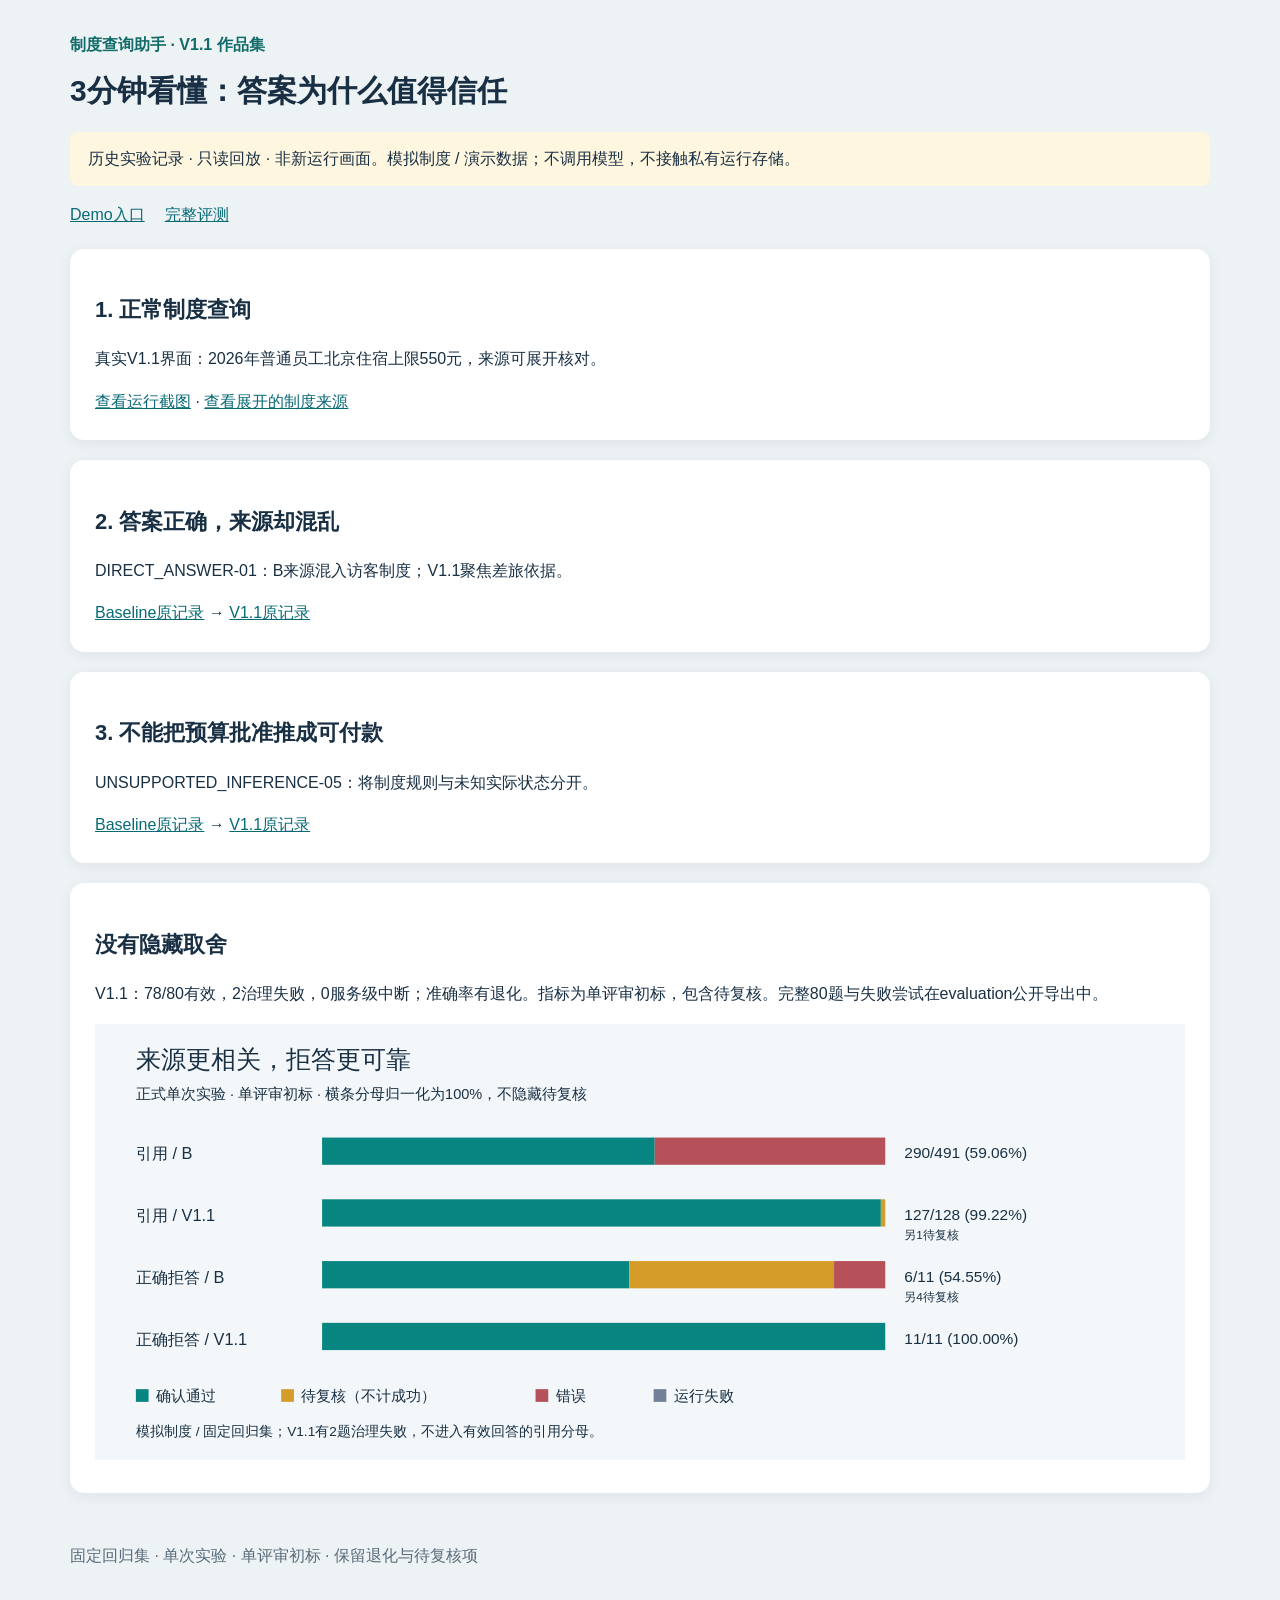
==== demo/index.html @ 209b3186 "Package V1.1 product portfolio with sanitized evidence and honest results" ====
<!doctype html><html lang="zh-CN"><meta charset="utf-8"><meta name="viewport" content="width=device-width,initial-scale=1"><title>3分钟看懂：答案为什么值得信任</title><style>body{font:16px/1.65 "Microsoft YaHei",sans-serif;background:#edf2f5;color:#193044;margin:0}main{max-width:1140px;margin:32px auto;padding:0 26px}h1{font-size:30px;margin:8px 0}h2{font-size:22px}a{color:#086a76}.badge{color:#116b68;font-weight:700}.note{background:#fff6df;padding:14px 18px;border-radius:8px}.card{background:white;padding:25px;border-radius:14px;margin:20px 0;box-shadow:0 3px 14px #1231}.answer{white-space:pre-wrap;font-family:inherit;font-size:16px}.source{white-space:pre-wrap;font-size:14px;max-height:350px;overflow:auto}summary{cursor:pointer;font-weight:bold}small{color:#5a6e7e}.nav a{margin-right:20px}footer{padding:30px 0;color:#596c7b}</style><main><div class="badge">制度查询助手 · V1.1 作品集</div><h1>3分钟看懂：答案为什么值得信任</h1><p class="note">历史实验记录 · 只读回放 · 非新运行画面。模拟制度 / 演示数据；不调用模型，不接触私有运行存储。</p><nav class="nav"><a href="index.html">Demo入口</a><a href="../docs/evaluation_report.md">完整评测</a></nav><section class="card"><h2>1. 正常制度查询</h2><p>真实V1.1界面：2026年普通员工北京住宿上限550元，来源可展开核对。</p><a href="screenshots/02_normal_query.jpg">查看运行截图</a> · <a href="screenshots/02b_source_open.jpg">查看展开的制度来源</a></section><section class="card"><h2>2. 答案正确，来源却混乱</h2><p>DIRECT_ANSWER-01：B来源混入访客制度；V1.1聚焦差旅依据。</p><a href="baseline_noise.html">Baseline原记录</a> → <a href="v1_noise.html">V1.1原记录</a></section><section class="card"><h2>3. 不能把预算批准推成可付款</h2><p>UNSUPPORTED_INFERENCE-05：将制度规则与未知实际状态分开。</p><a href="baseline_inference.html">Baseline原记录</a> → <a href="v1_inference.html">V1.1原记录</a></section><section class="card"><h2>没有隐藏取舍</h2><p>V1.1：78/80有效，2治理失败，0服务级中断；准确率有退化。指标为单评审初标，包含待复核。完整80题与失败尝试在evaluation公开导出中。</p><img width="100%" src="../docs/assets/evaluation.svg" alt="引用与拒答评测图"></section><footer>固定回归集 · 单次实验 · 单评审初标 · 保留退化与待复核项</footer></main></html>
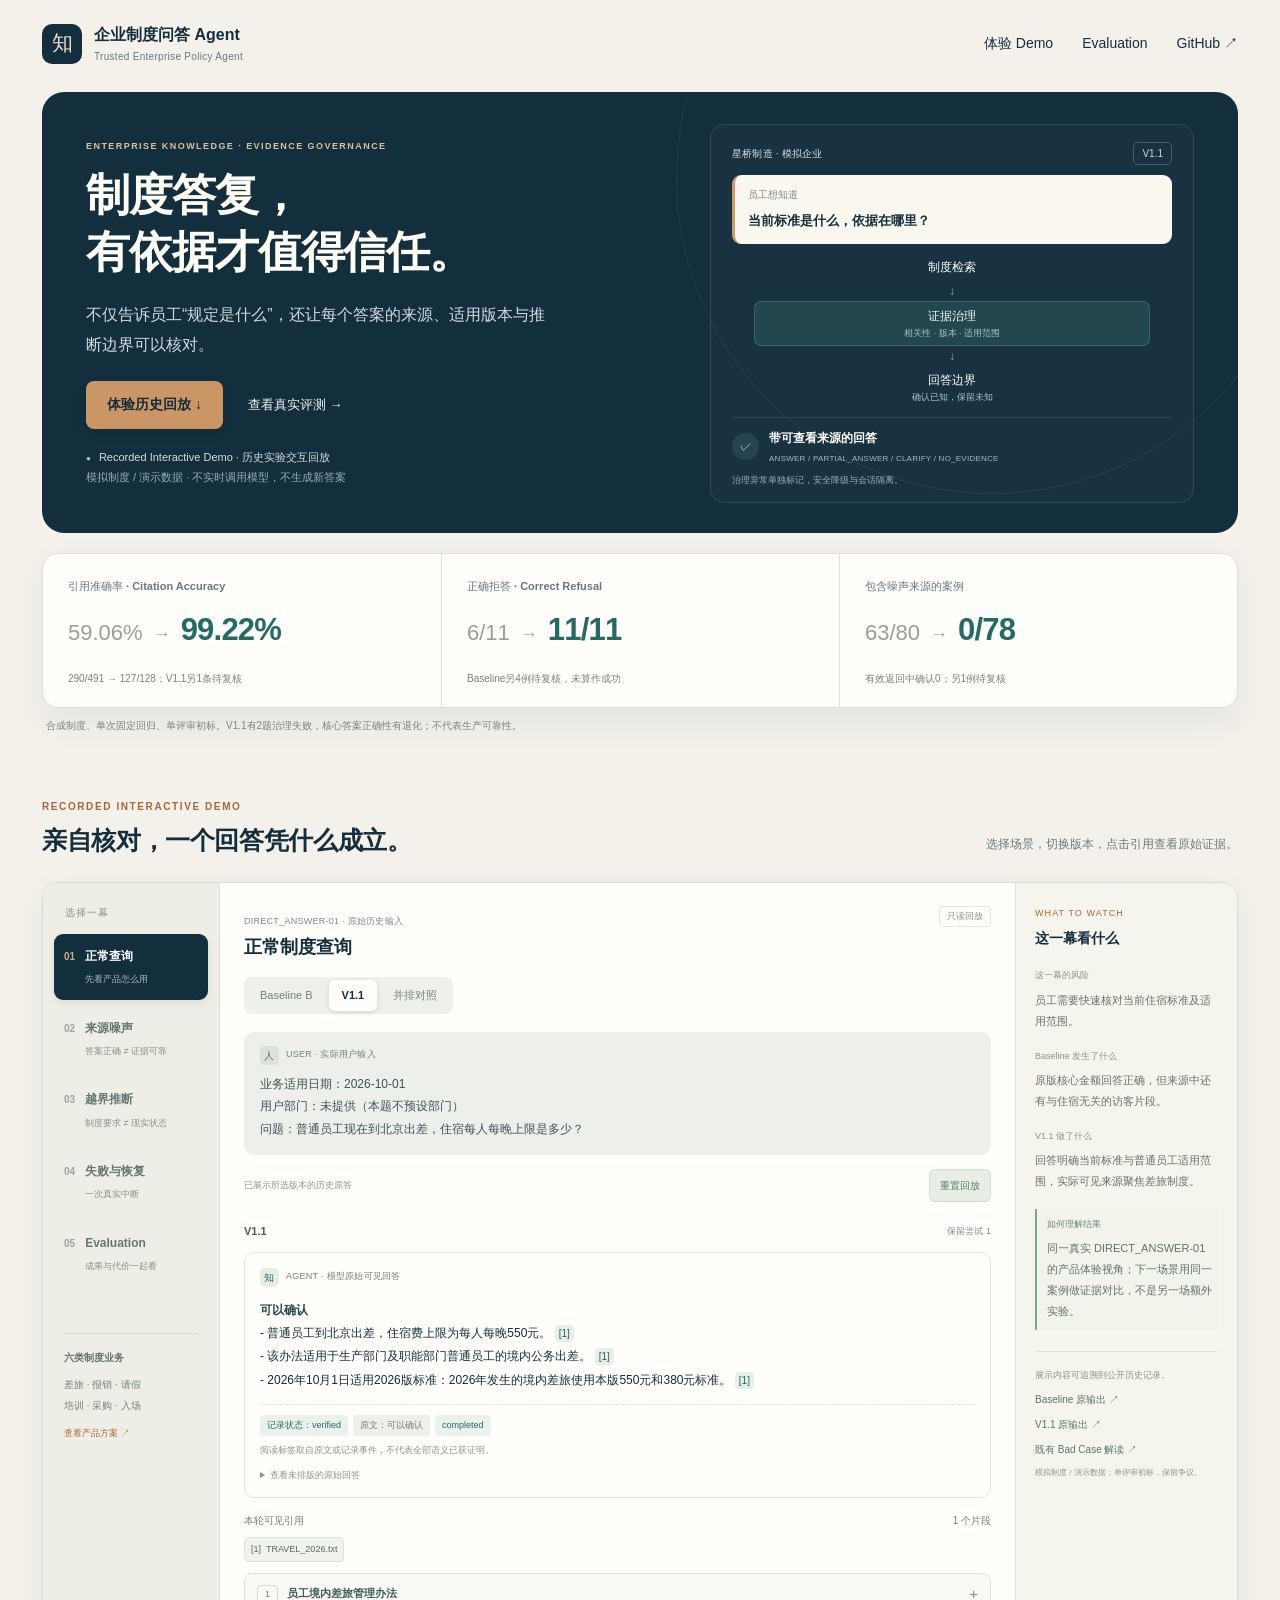
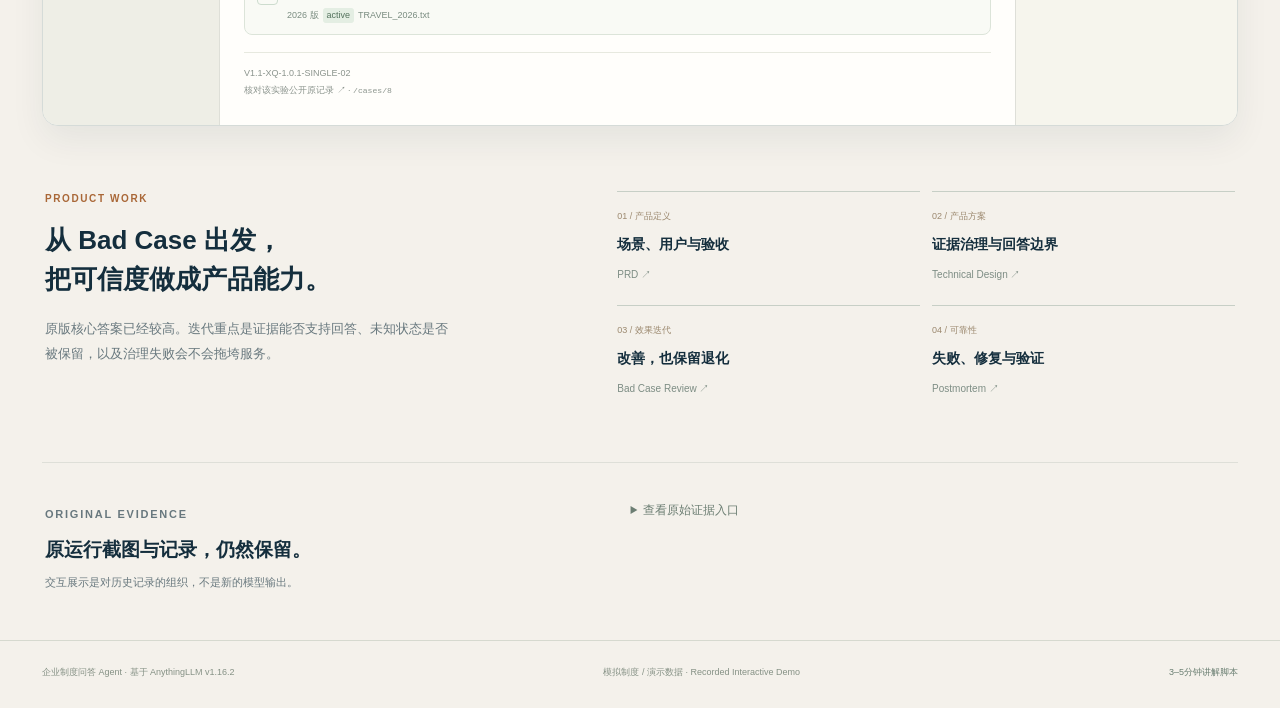
==== commit 16f438d0: "Upgrade portfolio demo with traceable recorded interaction" ====
--- a/demo/index.html
+++ b/demo/index.html
@@ -1 +1,27 @@
-<!doctype html><html lang="zh-CN"><meta charset="utf-8"><meta name="viewport" content="width=device-width,initial-scale=1"><title>3分钟看懂：答案为什么值得信任</title><style>body{font:16px/1.65 "Microsoft YaHei",sans-serif;background:#edf2f5;color:#193044;margin:0}main{max-width:1140px;margin:32px auto;padding:0 26px}h1{font-size:30px;margin:8px 0}h2{font-size:22px}a{color:#086a76}.badge{color:#116b68;font-weight:700}.note{background:#fff6df;padding:14px 18px;border-radius:8px}.card{background:white;padding:25px;border-radius:14px;margin:20px 0;box-shadow:0 3px 14px #1231}.answer{white-space:pre-wrap;font-family:inherit;font-size:16px}.source{white-space:pre-wrap;font-size:14px;max-height:350px;overflow:auto}summary{cursor:pointer;font-weight:bold}small{color:#5a6e7e}.nav a{margin-right:20px}footer{padding:30px 0;color:#596c7b}</style><main><div class="badge">制度查询助手 · V1.1 作品集</div><h1>3分钟看懂：答案为什么值得信任</h1><p class="note">历史实验记录 · 只读回放 · 非新运行画面。模拟制度 / 演示数据；不调用模型，不接触私有运行存储。</p><nav class="nav"><a href="index.html">Demo入口</a><a href="../docs/evaluation_report.md">完整评测</a></nav><section class="card"><h2>1. 正常制度查询</h2><p>真实V1.1界面：2026年普通员工北京住宿上限550元，来源可展开核对。</p><a href="screenshots/02_normal_query.jpg">查看运行截图</a> · <a href="screenshots/02b_source_open.jpg">查看展开的制度来源</a></section><section class="card"><h2>2. 答案正确，来源却混乱</h2><p>DIRECT_ANSWER-01：B来源混入访客制度；V1.1聚焦差旅依据。</p><a href="baseline_noise.html">Baseline原记录</a> → <a href="v1_noise.html">V1.1原记录</a></section><section class="card"><h2>3. 不能把预算批准推成可付款</h2><p>UNSUPPORTED_INFERENCE-05：将制度规则与未知实际状态分开。</p><a href="baseline_inference.html">Baseline原记录</a> → <a href="v1_inference.html">V1.1原记录</a></section><section class="card"><h2>没有隐藏取舍</h2><p>V1.1：78/80有效，2治理失败，0服务级中断；准确率有退化。指标为单评审初标，包含待复核。完整80题与失败尝试在evaluation公开导出中。</p><img width="100%" src="../docs/assets/evaluation.svg" alt="引用与拒答评测图"></section><footer>固定回归集 · 单次实验 · 单评审初标 · 保留退化与待复核项</footer></main></html>+<!doctype html>
+<html lang="zh-CN">
+<head>
+  <meta charset="utf-8"><meta name="viewport" content="width=device-width, initial-scale=1">
+  <meta name="description" content="企业制度问答 Agent：亲自切换历史回答，核对制度引用，了解证据治理与回答边界。">
+  <title>企业制度问答 Agent · 历史实验交互回放</title><link rel="stylesheet" href="styles.css">
+</head>
+<body>
+  <header class="site-header"><a class="brand" href="index.html" aria-label="企业制度问答 Agent 首页"><span class="brand-symbol" aria-hidden="true">知</span><span>企业制度问答 Agent<small>Trusted Enterprise Policy Agent</small></span></a><nav aria-label="主导航"><a href="#experience">体验 Demo</a><a href="evaluation.html">Evaluation</a><a href="https://github.com/3219896344y-jpg/trusted-enterprise-policy-assistant" target="_blank" rel="noopener noreferrer">GitHub ↗</a></nav></header>
+  <main>
+    <section class="hero" aria-labelledby="hero-title">
+      <div class="hero-copy"><p class="eyebrow">ENTERPRISE KNOWLEDGE · EVIDENCE GOVERNANCE</p><h1 id="hero-title">制度答复，<br>有依据才值得信任。</h1><p class="hero-description">不仅告诉员工“规定是什么”，还让每个答案的来源、适用版本与推断边界可以核对。</p><div class="hero-actions"><a class="primary-button" href="#experience">体验历史回放 ↓</a><a class="hero-secondary" href="evaluation.html">查看真实评测 →</a></div><p class="recorded-note"><span aria-hidden="true">●</span> Recorded Interactive Demo · 历史实验交互回放<br><span>模拟制度 / 演示数据 · 不实时调用模型，不生成新答案</span></p></div>
+      <div class="trust-visual" aria-label="产品工作流程：用户问题、制度检索、证据治理、回答边界、带依据答复"><div class="visual-top"><span class="visual-pill">星桥制造 · 模拟企业</span><span class="visual-dot">V1.1</span></div><div class="visual-question"><span class="small-label">员工想知道</span><strong>当前标准是什么，依据在哪里？</strong></div><div class="visual-path"><span>制度检索</span><b aria-hidden="true">↓</b><span class="highlight">证据治理 <small>相关性 · 版本 · 适用范围</small></span><b aria-hidden="true">↓</b><span>回答边界 <small>确认已知，保留未知</small></span></div><div class="visual-output"><span class="evidence-seal" aria-hidden="true">✓</span><div><strong>带可查看来源的回答</strong><small>ANSWER / PARTIAL_ANSWER / CLARIFY / NO_EVIDENCE</small></div></div><p class="visual-footnote">治理异常单独标记，安全降级与会话隔离。</p></div>
+    </section>
+    <section class="metric-strip" aria-label="三个核心实验结果"><article><span class="metric-caption">引用准确率 · Citation Accuracy</span><p><span class="metric-before">59.06%</span><span class="metric-arrow" aria-hidden="true">→</span><strong>99.22%</strong></p><small>290/491 → 127/128；V1.1另1条待复核</small></article><article><span class="metric-caption">正确拒答 · Correct Refusal</span><p><span class="metric-before">6/11</span><span class="metric-arrow" aria-hidden="true">→</span><strong>11/11</strong></p><small>Baseline另4例待复核，未算作成功</small></article><article><span class="metric-caption">包含噪声来源的案例</span><p><span class="metric-before">63/80</span><span class="metric-arrow" aria-hidden="true">→</span><strong>0/78</strong></p><small>有效返回中确认0；另1例待复核</small></article></section><p class="metric-boundary">合成制度、单次固定回归、单评审初标。V1.1有2题治理失败，核心答案正确性有退化；不代表生产可靠性。</p>
+    <section class="experience-section" id="experience" aria-labelledby="experience-title"><div class="section-heading"><div><p class="eyebrow">RECORDED INTERACTIVE DEMO</p><h2 id="experience-title">亲自核对，一个回答凭什么成立。</h2></div><p>选择场景，切换版本，点击引用查看原始证据。</p></div><div class="workspace">
+      <aside class="scene-rail" aria-label="回放场景"><p class="rail-label">选择一幕</p><div class="scene-list" id="scene-list"><button class="scene-button active" type="button" data-scene="normal" aria-pressed="true"><span>01</span><div>正常查询<small>先看产品怎么用</small></div></button><button class="scene-button" type="button" data-scene="noise" aria-pressed="false"><span>02</span><div>来源噪声<small>答案正确 ≠ 证据可靠</small></div></button><button class="scene-button" type="button" data-scene="inference" aria-pressed="false"><span>03</span><div>越界推断<small>制度要求 ≠ 现实状态</small></div></button><button class="scene-button" type="button" data-scene="reliability" aria-pressed="false"><span>04</span><div>失败与恢复<small>一次真实中断</small></div></button><button class="scene-button" type="button" data-scene="evaluation" aria-pressed="false"><span>05</span><div>Evaluation<small>成果与代价一起看</small></div></button></div><div class="rail-bottom"><strong>六类制度业务</strong><p>差旅 · 报销 · 请假<br>培训 · 采购 · 入场</p><a href="https://github.com/3219896344y-jpg/trusted-enterprise-policy-assistant/blob/main/docs/PRD.md" target="_blank" rel="noopener noreferrer">查看产品方案 ↗</a></div></aside>
+      <div class="replay-center"><div class="replay-header"><div><span class="case-label" id="case-label">历史记录</span><h3 id="scene-title">正常制度查询</h3></div><span class="read-only-badge">只读回放</span></div><div class="mode-bar" id="mode-bar" role="group" aria-label="回放版本"><button type="button" data-mode="baseline" aria-pressed="false">Baseline B</button><button type="button" data-mode="v1" class="active" aria-pressed="true">V1.1</button><button type="button" data-mode="compare" aria-pressed="false">并排对照</button></div><div class="replay-content" id="replay-content" aria-live="polite"><p class="loading-state">正在读取本页静态历史记录…</p></div></div>
+      <aside class="watch-panel" id="watch-panel" aria-label="这一幕看什么"></aside>
+    </div></section>
+    <section class="product-work" aria-labelledby="work-title"><div><p class="eyebrow">PRODUCT WORK</p><h2 id="work-title">从 Bad Case 出发，<br>把可信度做成产品能力。</h2><p>原版核心答案已经较高。迭代重点是证据能否支持回答、未知状态是否被保留，以及治理失败会不会拖垮服务。</p></div><div class="work-grid"><a href="https://github.com/3219896344y-jpg/trusted-enterprise-policy-assistant/blob/main/docs/PRD.md" target="_blank" rel="noopener noreferrer"><span>01 / 产品定义</span><strong>场景、用户与验收</strong><small>PRD ↗</small></a><a href="https://github.com/3219896344y-jpg/trusted-enterprise-policy-assistant/blob/main/docs/v1_technical_design.md" target="_blank" rel="noopener noreferrer"><span>02 / 产品方案</span><strong>证据治理与回答边界</strong><small>Technical Design ↗</small></a><a href="https://github.com/3219896344y-jpg/trusted-enterprise-policy-assistant/blob/main/docs/bad_case_review.md" target="_blank" rel="noopener noreferrer"><span>03 / 效果迭代</span><strong>改善，也保留退化</strong><small>Bad Case Review ↗</small></a><a href="https://github.com/3219896344y-jpg/trusted-enterprise-policy-assistant/blob/main/docs/v1_interruption_postmortem.md" target="_blank" rel="noopener noreferrer"><span>04 / 可靠性</span><strong>失败、修复与验证</strong><small>Postmortem ↗</small></a></div></section>
+    <section class="evidence-archive" aria-labelledby="archive-title"><div><p class="eyebrow">ORIGINAL EVIDENCE</p><h2 id="archive-title">原运行截图与记录，仍然保留。</h2><p>交互展示是对历史记录的组织，不是新的模型输出。</p></div><details><summary>查看原始证据入口</summary><div class="archive-links"><a href="screenshots/02_normal_query.jpg">正常查询截图</a><a href="screenshots/02b_source_open.jpg">来源展开截图</a><a href="baseline_noise.html">Baseline 来源原记录</a><a href="v1_noise.html">V1.1 来源原记录</a><a href="baseline_inference.html">Baseline 推断原记录</a><a href="v1_inference.html">V1.1 边界原记录</a><a href="screenshots/03_baseline_noisy_sources.jpg">Baseline 噪声截图</a><a href="screenshots/04_v1_clean_sources.jpg">V1.1 来源截图</a><a href="screenshots/05_baseline_inference.jpg">Baseline 推断截图</a><a href="screenshots/06_v1_boundary.jpg">V1.1 边界截图</a><a href="screenshots/01_product_home.jpg">原产品主页截图</a><a href="screenshots/07_evaluation_result.jpg">原 Evaluation 截图</a></div></details></section>
+  </main>
+  <footer class="site-footer"><span>企业制度问答 Agent · 基于 AnythingLLM v1.16.2</span><span>模拟制度 / 演示数据 · Recorded Interactive Demo</span><a href="https://github.com/3219896344y-jpg/trusted-enterprise-policy-assistant/blob/main/demo/demo_script.md" target="_blank" rel="noopener noreferrer">3–5分钟讲解脚本</a></footer>
+  <script src="replay_data.js"></script><script src="app.js"></script>
+</body>
+</html>
--- a/demo/styles.css
+++ b/demo/styles.css
@@ -0,0 +1,9 @@
+:root{color-scheme:light;--ink:#142e3d;--navy:#132e3d;--muted:#68787e;--sand:#f4f1eb;--paper:#fffefb;--line:#dedfd8;--copper:#a96737;--teal:#246a65;--teal-soft:#eaf2ee;--warn:#98521e;--warn-soft:#fff0df;--radius:16px;--shadow:0 14px 35px rgba(18,42,53,.065)}
+*{box-sizing:border-box}html{scroll-behavior:smooth;scroll-padding-top:85px}body{margin:0;background:var(--sand);color:var(--ink);font-family:"Segoe UI","PingFang SC","Microsoft YaHei",sans-serif;font-size:15px;line-height:1.7}button,a,input{font:inherit}button{cursor:pointer}a{color:inherit;text-decoration:none}a:hover{text-decoration:underline;text-underline-offset:4px}button:focus-visible,a:focus-visible,summary:focus-visible{outline:3px solid #c59059;outline-offset:3px}button{border:0}img,svg{max-width:100%;height:auto}h1,h2,h3,h4,p{margin:0}h1,h2,h3,h4{line-height:1.3}button:disabled{cursor:default}strong{font-weight:650}code{font-family:Consolas,"SFMono-Regular",monospace;font-size:.9em;overflow-wrap:anywhere}summary{cursor:pointer}.site-header{height:88px;max-width:1280px;margin:auto;display:flex;align-items:center;justify-content:space-between;padding:0 42px;gap:24px}.brand{display:flex;align-items:center;gap:12px;font-size:16px;font-weight:650;line-height:1.3}.brand-symbol{width:40px;height:40px;display:flex;align-items:center;justify-content:center;background:var(--navy);color:#f0dfc7;border-radius:10px;font-size:21px;font-family:serif;font-weight:400}.brand small{display:block;font-size:10px;letter-spacing:.03em;margin-top:5px;color:var(--muted);font-weight:400}.site-header nav{display:flex;align-items:center;gap:29px;white-space:nowrap;font-size:14px}.site-header nav a[aria-current=page]{color:var(--copper)}main{max-width:1280px;margin:auto;padding:0 42px}.hero{display:grid;grid-template-columns:1.18fr 1fr;gap:70px;align-items:center;background:var(--navy);margin:4px 0 0;padding:52px 52px 42px;border-radius:22px;color:#fffef5;position:relative;overflow:hidden}.hero::before{content:"";position:absolute;right:-70px;top:-230px;border:1px solid #ffffff12;border-radius:50%;width:630px;height:630px;pointer-events:none}.eyebrow{font-size:10px;font-weight:700;letter-spacing:.16em;color:var(--copper);line-height:1.6;margin-bottom:14px}.hero .eyebrow{color:#dbc19e;font-size:9px}.hero h1{font-size:44px;letter-spacing:-.025em;line-height:1.28;font-weight:650;margin-bottom:20px}.hero-description{font-size:16px;color:#d1dcdf;line-height:1.85;max-width:460px}.hero-actions{display:flex;align-items:center;gap:25px;margin:27px 0 24px}.primary-button{display:inline-flex;align-items:center;justify-content:center;gap:12px;background:#ca9666;color:#142c38;padding:12px 21px;border-radius:8px;font-weight:650;font-size:14px;box-shadow:0 4px 13px #0001}.primary-button:hover{background:#dfac7a;text-decoration:none}.hero-secondary{font-size:13px;color:#eff2ed}.recorded-note{font-size:11px;color:#d8dedb;line-height:1.8}.recorded-note>span:first-child{color:#a8c9bd;font-size:8px;margin-right:5px}.recorded-note>span:last-child{color:#99afb6}.trust-visual{background:#ffffff06;border:1px solid #ffffff1c;border-radius:15px;padding:22px 25px 17px;position:relative}.visual-top{display:flex;align-items:center;justify-content:space-between;font-size:10px;margin-bottom:17px}.visual-pill{color:#d8e2de;letter-spacing:.02em}.visual-dot{border:1px solid #b2c7be50;color:#c7dacf;padding:2px 8px;border-radius:5px}.visual-question{background:#faf8ee;color:var(--ink);padding:14px 16px;border-radius:9px;border-left:3px solid #cf9b6c}.small-label{display:block;font-size:10px;color:#7e8787;margin-bottom:4px}.visual-question strong{font-size:13px}.visual-path{display:flex;align-items:center;flex-direction:column;padding:16px 0 11px;font-size:12px;line-height:1.5;gap:4px}.visual-path>span{width:90%;text-align:center;padding:7px 12px}.visual-path .highlight{background:#346b6660;border:1px solid #66998f65;border-radius:7px;color:#f0f8ef}.visual-path b{font-size:12px;color:#8ca8ac;font-weight:400}.visual-path small{display:block;font-size:9px;color:#acc3c6;margin-top:2px}.visual-output{display:flex;align-items:center;gap:10px;border-top:1px solid #ffffff19;padding:13px 0 0;font-size:12px}.evidence-seal{width:27px;height:27px;background:#5f8d7b33;border-radius:50%;color:#badbc7;display:flex;align-items:center;justify-content:center}.visual-output small{display:block;font-size:8px;margin-top:4px;letter-spacing:.03em;color:#a4bbb9}.visual-footnote{color:#9ab1b7;font-size:9px;margin-top:12px}.metric-strip{display:grid;grid-template-columns:repeat(3,1fr);background:var(--paper);margin:20px 0 0;border:1px solid var(--line);border-radius:var(--radius);box-shadow:var(--shadow)}.metric-strip article{padding:22px 25px}.metric-strip article+article{border-left:1px solid var(--line)}.metric-caption{font-size:11px;font-weight:550;color:var(--muted)}.metric-strip p{display:flex;align-items:baseline;gap:10px;margin:7px 0;font-variant-numeric:tabular-nums}.metric-before{font-size:22px;color:#9a9f98;font-weight:500}.metric-arrow{font-size:18px;color:#a8a99d}.metric-strip strong{font-size:31px;color:var(--teal);font-weight:650;letter-spacing:-.025em}.metric-strip small{font-size:10px;color:#7b827d}.metric-boundary{font-size:10px;color:#7b827d;padding:9px 4px}.experience-section{margin-top:56px;scroll-margin-top:25px}.section-heading{display:flex;justify-content:space-between;align-items:flex-end;gap:20px;margin:0 0 25px}.section-heading h2{font-size:25px;font-weight:650;letter-spacing:-.015em}.section-heading>p{font-size:12px;color:var(--muted);padding-bottom:3px}.section-heading .eyebrow{margin-bottom:9px}.workspace{display:grid;grid-template-columns:177px minmax(0,1fr) 222px;align-items:start;border:1px solid #d5dbd8;border-radius:16px;box-shadow:var(--shadow);background:#f9faf6;overflow:hidden;min-height:625px}.scene-rail{padding:21px 11px 22px;border-right:1px solid var(--line);align-self:stretch;background:#eeeee6}.rail-label{font-size:10px;color:#84908b;padding:0 11px;margin-bottom:13px;letter-spacing:.1em}.scene-list{display:flex;flex-direction:column;gap:6px}.scene-button{width:100%;display:flex;text-align:left;gap:10px;align-items:flex-start;padding:12px 10px;border-radius:9px;background:transparent;color:#667772;transition:background .15s}.scene-button>span{font-size:10px;font-weight:600;padding-top:2px;color:#98a4a0}.scene-button>div{font-size:12px;font-weight:650}.scene-button small{display:block;font-size:9px;font-weight:400;margin-top:6px;color:#86918c;white-space:nowrap}.scene-button:hover{background:#e5e9e1}.scene-button.active{background:var(--navy);color:#fff;box-shadow:0 3px 7px #142e3d13}.scene-button.active>span{color:#c5af93}.scene-button.active small{color:#acbcbf}.rail-bottom{margin:47px 10px 0;border-top:1px solid #d4dad2;padding-top:15px;font-size:10px;color:#75817b}.rail-bottom strong{font-size:10px;color:#62716a}.rail-bottom p{font-size:10px;line-height:2.1;margin:8px 0}.rail-bottom a{font-size:9px;color:var(--copper)}.replay-center{min-width:0;background:var(--paper);align-self:stretch}.replay-header{display:flex;align-items:center;justify-content:space-between;gap:15px;padding:23px 24px 17px}.case-label{font-size:9px;letter-spacing:.03em;color:#7b888c;overflow-wrap:anywhere}.replay-header h3{font-size:18px;margin-top:5px;font-weight:650}.read-only-badge{font-size:9px;color:#82938e;white-space:nowrap;align-self:start;border:1px solid #dfe7df;padding:2px 7px;border-radius:4px}.mode-bar{display:flex;gap:3px;margin:0 24px 18px;padding:3px;background:#eff0ea;width:max-content;border-radius:8px}.mode-bar button{background:transparent;color:#728079;padding:6px 13px;border-radius:6px;font-size:11px}.mode-bar button:hover{background:#e5e9e3}.mode-bar button.active{background:#fffefb;box-shadow:0 2px 5px #182e3820;color:var(--ink);font-weight:650}.mode-bar[hidden]{display:none}.replay-content{padding:0 24px 26px;min-width:0}.loading-state{color:var(--muted);font-size:13px;margin-top:20px}.question-bubble{background:#edf0ea;border-radius:10px;padding:14px 16px;margin:0 0 18px}.message-label{font-size:9px;color:#718078;display:flex;align-items:center;gap:7px;margin-bottom:8px;letter-spacing:.03em}.message-label .avatar{display:inline-flex;align-items:center;justify-content:center;width:19px;height:19px;border-radius:5px;background:#dbe2d8;color:#59735f;font-size:10px}.question-text{white-space:pre-wrap;font-size:12px;line-height:1.9;color:#3c5255;overflow-wrap:anywhere}.record-columns{display:grid;gap:18px;min-width:0}.record-columns.compare{grid-template-columns:repeat(2,minmax(0,1fr));gap:12px}.record-panel{min-width:0}.record-panel+.record-panel{border-left:1px solid #dee2da;padding-left:13px}.record-group-label{font-size:11px;font-weight:650;display:flex;justify-content:space-between;align-items:center;gap:5px;padding:0 0 11px;color:#465c62}.record-group-label span{font-size:9px;color:#7b888a;font-weight:400}.agent-bubble{border:1px solid #e2e5dc;border-radius:10px;padding:15px 15px 14px;background:#fffefb}.agent-bubble .message-label{margin-bottom:12px}.agent-bubble .avatar{background:#e4ede7;color:var(--teal)}.answer-text{font-size:12px;line-height:1.95;white-space:pre-wrap;overflow-wrap:anywhere;max-height:365px;overflow-y:auto;padding-right:3px}.answer-text strong{color:#264849;font-weight:650}.inline-citation{display:inline-flex;align-items:center;justify-content:center;background:#e5f0e8;color:#266359;padding:0 4px;line-height:1.7;font-size:10px;border-radius:4px;vertical-align:baseline}.answer-text .inline-citation:hover{background:#cce3d5}.answer-meta{display:flex;flex-wrap:wrap;gap:5px;margin-top:12px;border-top:1px dashed #e1e5dd;padding-top:10px}.status-tag,.mini-tag{font-size:9px;line-height:1.6;border-radius:4px;padding:3px 7px;background:var(--teal-soft);color:var(--teal)}.status-tag.neutral{background:#f0eee8;color:#7d7c68}.status-tag.warn{background:var(--warn-soft);color:var(--warn)}.meta-caption{font-size:9px;color:#89948c;margin-top:7px}.source-list{margin-top:14px}.source-label{font-size:10px;color:#6c7e76;display:flex;justify-content:space-between;align-items:center;margin:0 0 8px}.source-label strong{font-weight:550}.source-chip-list{display:flex;flex-wrap:wrap;gap:6px;margin-bottom:11px}.source-chip{display:inline-flex;align-items:center;gap:5px;background:#f0f3ed;border:1px solid #dce3d8;color:#526a60;font-size:9px;border-radius:5px;padding:4px 6px;max-width:100%;text-align:left;overflow-wrap:anywhere}.source-chip.noise{background:#fff5e9;border-color:#ecd6b9;color:#976038}.source-chip:hover{background:#e2ecdf}.source-detail{border:1px solid #dce4d9;border-radius:8px;margin:8px 0;background:#f9faf5;overflow:hidden}.source-detail[open]{border-color:#b9cfc2}.source-detail>summary{padding:11px 12px;list-style:none;display:flex;align-items:start;gap:9px;font-size:11px;color:#3c5d55;position:relative}.source-detail>summary::after{content:"+";margin-left:auto;color:#7c9183;font-size:15px;line-height:1.2}.source-detail[open]>summary::after{content:"−"}.source-number{font-size:9px;color:#5f8071;border:1px solid #cddcce;border-radius:4px;min-width:21px;text-align:center;line-height:1.9}.source-summary-main{min-width:0;flex:1}.source-title{display:block;font-size:11px;font-weight:650;line-height:1.6;overflow-wrap:anywhere}.source-summary-meta{display:flex;flex-wrap:wrap;gap:4px;margin-top:5px;font-size:9px;color:#7a8c80}.version-state{background:#e4eee3;color:#54725d;border-radius:3px;padding:0 4px}.version-state.expired{background:#efe7da;color:#9a7551}.source-body{padding:0 12px 13px}.source-fact-grid{display:grid;grid-template-columns:repeat(2,minmax(0,1fr));gap:6px;background:#eff2e9;padding:8px;border-radius:5px;font-size:9px;color:#74806c;margin-bottom:9px}.source-fact-grid strong{display:block;font-size:9px;font-weight:550;color:#547267;overflow-wrap:anywhere}.rating-note{font-size:9px;line-height:1.7;color:#758279;background:#eef1e8;padding:8px;border-radius:5px;margin-bottom:9px}.rating-note.noise{color:#946542;background:#fff2e2}.excerpt-title{font-size:9px;color:#77877a;margin:8px 0;font-weight:600}.source-fragment,.source-fulltext,.raw-text{margin:0;white-space:pre-wrap;overflow-wrap:anywhere;font:10px/1.9 "Segoe UI","PingFang SC","Microsoft YaHei",sans-serif;background:#fffef8;border:1px solid #e5e6db;padding:11px;border-radius:6px;color:#536360;max-height:260px;overflow-y:auto}.source-fulltext{max-height:330px}.full-policy{margin-top:11px}.full-policy>summary{font-size:10px;color:#567269;padding:5px 0}.provenance{margin-top:9px;font-size:9px;color:#819183;overflow-wrap:anywhere;line-height:1.8}.provenance summary{color:#708576;font-size:9px}.raw-answer{margin-top:10px}.raw-answer>summary{font-size:9px;color:#8a968f}.raw-text{margin-top:7px}.no-source{font-size:10px;color:#859084;padding:9px 0}.compare .answer-text{font-size:11px}.compare .source-fact-grid{grid-template-columns:1fr}.record-footer{border-top:1px solid #e7e9df;padding-top:12px;margin-top:17px;font-size:9px;color:#8a938c;line-height:1.85;overflow-wrap:anywhere}.watch-panel{padding:23px 19px 23px;background:#f6f5ed;border-left:1px solid var(--line);align-self:stretch}.watch-eyebrow{font-size:9px;letter-spacing:.12em;color:var(--copper)}.watch-panel h4{font-size:14px;margin:8px 0 21px}.watch-item{margin:0 0 17px}.watch-item>span{font-size:9px;color:#8a948b;display:block;margin-bottom:6px}.watch-item p{font-size:11px;line-height:1.9;color:#63726c;overflow-wrap:anywhere}.watch-item.result{border-left:2px solid #80a496;padding:8px 0 8px 10px;background:#eaf0e760;border-radius:0 4px 4px 0}.watch-item.result span{color:#688a7a}.watch-evidence{border-top:1px solid #e0e4da;padding-top:15px;margin-top:21px}.watch-evidence p{font-size:9px;line-height:1.85;color:#86918a}.watch-evidence a{font-size:10px;color:#567769;display:block;margin-top:8px}.watch-evidence small{font-size:8px;color:#87978d;display:block;margin-top:8px;line-height:1.8}.product-work{display:grid;grid-template-columns:1fr 1.25fr;gap:78px;padding:65px 3px 55px;align-items:start}.product-work h2{font-size:26px;line-height:1.5}.product-work>div>p:last-child{color:var(--muted);font-size:13px;margin-top:17px;line-height:1.95;max-width:410px}.work-grid{display:grid;grid-template-columns:repeat(2,minmax(0,1fr));gap:12px}.work-grid a{border-top:1px solid #c7cfc6;padding:17px 0 10px;display:flex;flex-direction:column;gap:9px}.work-grid a:hover{color:var(--teal);text-decoration:none}.work-grid span{font-size:9px;color:#9b886e}.work-grid strong{font-size:14px;font-weight:600}.work-grid small{font-size:10px;color:#7d8d84}.evidence-archive{display:grid;grid-template-columns:1fr 1.15fr;align-items:start;gap:60px;padding:32px 3px 48px;border-top:1px solid var(--line)}.evidence-archive h2{font-size:19px}.evidence-archive p{font-size:11px;color:var(--muted);margin-top:11px}.evidence-archive summary{font-size:12px;color:#6c7e73;padding:5px 0 12px}.archive-links{display:grid;grid-template-columns:repeat(2,minmax(0,1fr));gap:10px;font-size:11px;color:#687f71}.site-footer{max-width:1280px;margin:auto;padding:24px 42px 28px;border-top:1px solid #d6d9cf;display:flex;justify-content:space-between;gap:15px;flex-wrap:wrap;font-size:9px;color:#859185}.site-footer a{color:#687d70}.reliability-lead{font-size:13px;color:#5d7066;line-height:1.9;margin-bottom:20px}.failure-callout{background:#fff1e0;border:1px solid #e7d8c4;border-radius:8px;padding:13px 15px;margin-bottom:17px;color:#8d613e;font-size:11px;line-height:1.9}.failure-callout strong{display:block;font-size:12px;margin-bottom:5px}.timeline{display:flex;flex-direction:column;gap:0}.timeline-step{display:grid;grid-template-columns:30px 1fr;gap:11px;padding-bottom:20px;position:relative}.timeline-step:not(:last-child)::before{content:"";position:absolute;left:14px;top:27px;bottom:0;width:1px;background:#cfdacf}.step-no{width:29px;height:29px;border-radius:50%;background:#e8ede3;border:1px solid #d4dfcf;display:flex;align-items:center;justify-content:center;color:#637960;font-size:10px;z-index:1}.timeline-step:first-child .step-no{background:#fff1df;color:#9b673c;border-color:#e7d2b1}.step-title{font-size:13px;font-weight:600;margin:1px 0 8px}.step-text{font-size:11px;line-height:1.9;color:#66776b}.failure-details{margin:16px 0;font-size:10px;color:#607b6b}.failure-details summary{padding:8px 0}.reliability-stats{display:grid;grid-template-columns:repeat(3,minmax(0,1fr));gap:9px;margin:20px 0}.reliability-stats article{background:#eaf0e5;border-radius:8px;padding:12px;text-align:center}.reliability-stats strong{font-size:21px;display:block;color:var(--teal);line-height:1.4}.reliability-stats small{font-size:9px;color:#7c8c7c;line-height:1.8}.limit-note{background:#f1eee5;border-left:2px solid #b89a70;padding:11px 13px;font-size:10px;color:#7d7767;line-height:1.9;border-radius:0 6px 6px 0;margin:15px 0}.evaluation-intro{padding:54px 0 32px}.evaluation-intro h1{font-size:43px;line-height:1.35;margin:0 0 18px;letter-spacing:-.025em}.evaluation-intro>p:not(.eyebrow){font-size:14px;color:#748579}.subtle-tag{display:inline-block;font-size:10px;color:#7f8c7d;background:#e9eee4;padding:4px 8px;border-radius:4px;margin-top:17px}.evaluation-page main{max-width:1100px}.evaluation-summary{display:grid;grid-template-columns:repeat(2,minmax(0,1fr));gap:15px;margin-bottom:23px}.evaluation-summary article{background:var(--paper);border:1px solid #dce1d5;border-radius:12px;padding:20px}.evaluation-summary h4{font-size:12px;margin-bottom:11px;color:#53675c}.evaluation-summary .big-change{display:flex;align-items:center;gap:15px;font-size:24px;font-weight:600;color:var(--teal);line-height:1.4}.evaluation-summary .big-change .old{font-size:20px;color:#9d9e90}.evaluation-summary .big-change .arrow{font-size:18px;color:#b0ad9a}.evaluation-summary small{display:block;font-size:10px;line-height:1.9;color:#86907d;margin-top:10px}.evaluation-chart{margin:17px 0 25px;border-radius:11px;background:#fffefb;padding:20px 24px;border:1px solid var(--line)}.evaluation-chart figcaption{font-size:11px;color:#7f8d7d;margin-top:10px}.evaluation-section{margin:25px 0}.evaluation-section h4{font-size:16px;margin:0 0 14px}.evaluation-section p{font-size:12px;color:#6b7c6d;line-height:1.95}.evaluation-table-wrap{border:1px solid #d8dfd2;border-radius:9px;overflow:auto;background:#fffef9}.evaluation-table{width:100%;border-collapse:collapse;font-size:11px;line-height:1.8;min-width:410px}.evaluation-table th{color:#7c896f;font-size:10px;font-weight:550;background:#edf0e6}.evaluation-table th,.evaluation-table td{padding:11px 14px;text-align:left;border-bottom:1px solid #e5e8de;vertical-align:top}.evaluation-table tr:last-child td{border-bottom:0}.evaluation-table td:last-child{color:#426d5c}.evaluation-table small{font-size:9px;color:#869078;display:block;margin-top:3px}.evaluation-table .tradeoff-row td:last-child{color:#956a43}.tradeoff-grid{display:grid;grid-template-columns:repeat(2,minmax(0,1fr));gap:12px}.tradeoff-item{background:#ebece2;padding:15px 16px;border-radius:8px}.tradeoff-item strong{font-size:12px;color:#657354;display:block;margin-bottom:8px}.tradeoff-item p{font-size:11px;line-height:1.9;color:#7b806d}.evaluation-source{font-size:10px;color:#83917b;margin:20px 0;line-height:1.9;overflow-wrap:anywhere}.evaluation-source a{color:#547465}.evaluation-bottom{display:flex;align-items:center;gap:25px;padding:23px 0 55px}.text-link{font-size:12px;color:#6c7f6c}.inline-evaluation .evaluation-summary{gap:10px}.inline-evaluation .evaluation-summary article{padding:14px}.inline-evaluation .big-change{font-size:20px;gap:9px}.inline-evaluation .big-change .old{font-size:17px}.inline-evaluation .evaluation-chart{padding:12px}.inline-evaluation .evaluation-table th,.inline-evaluation .evaluation-table td{padding:9px}.inline-evaluation .tradeoff-grid{grid-template-columns:1fr}.inline-evaluation .evaluation-section h4{font-size:14px}.record-data-error{padding:30px;color:#8b6b45;font-size:12px;background:#fbf4e8;border-radius:8px;line-height:1.9}
+.replay-action-bar{display:flex;align-items:center;justify-content:space-between;gap:12px;margin:-4px 0 20px}.replay-action-bar>span{font-size:9px;color:#8a968d}.replay-question-button{background:#e9eee4;border:1px solid #d2dfca;color:#527c62;border-radius:6px;padding:7px 10px;font-size:10px;white-space:nowrap}.replay-question-button:hover{background:#dce9d6}.record-preview{border:1px dashed #cedccc;background:#f6f8f1;border-radius:10px;padding:27px 20px;margin:0 0 30px;color:#6b8270;text-align:center}.record-preview>span{display:block;font-size:24px;color:#96aa91;margin-bottom:9px}.record-preview strong{font-size:13px;font-weight:550;display:block}.record-preview p{font-size:10px;line-height:1.9;color:#8a9682;margin-top:10px}
+@media(min-width:761px){.hero{padding:32px 44px 30px;gap:53px}.trust-visual{padding:17px 21px 13px}.visual-top{margin-bottom:10px}.visual-question{padding:11px 13px}.visual-path{padding:9px 0 7px;gap:1px}.visual-path>span{padding:5px 10px}.visual-output{padding-top:10px}.visual-footnote{margin-top:8px}.hero-actions{margin:22px 0 19px}.metric-strip article{padding-top:18px;padding-bottom:18px}}
+@media(min-width:1600px){main,.site-header,.site-footer{max-width:1360px}.hero{gap:70px;padding:38px 54px}.workspace{grid-template-columns:188px minmax(0,1fr) 241px}}
+@media(max-width:1100px){main{padding:0 25px}.site-header{padding:0 25px}.hero{gap:35px;padding:38px}.hero h1{font-size:37px}.hero-description{font-size:14px}.workspace{grid-template-columns:159px minmax(0,1fr)}.watch-panel{grid-column:1/-1;display:grid;grid-template-columns:repeat(4,minmax(0,1fr));gap:15px;border-top:1px solid var(--line);border-left:0;padding:22px}.watch-eyebrow,.watch-panel h4{grid-column:1/-1;margin:0}.watch-panel h4{margin-bottom:3px}.watch-item{margin:0}.watch-evidence{grid-column:1/-1;margin:0;display:flex;flex-wrap:wrap;align-items:center;gap:15px;padding-top:10px}.watch-evidence p,.watch-evidence small,.watch-evidence a{margin:0}.metric-strip article{padding:20px}.metric-strip strong{font-size:27px}.metric-before{font-size:20px}.product-work{gap:40px}.site-footer{padding-left:25px;padding-right:25px}}
+@media(max-width:760px){html{scroll-padding-top:20px}main{padding:0 17px}.site-header{height:auto;min-height:85px;padding:19px 17px;align-items:start;gap:10px}.brand{font-size:13px;gap:8px}.brand-symbol{width:33px;height:33px;font-size:18px;border-radius:7px}.brand small{font-size:8px;letter-spacing:0}.site-header nav{gap:13px;font-size:11px;padding-top:7px}.hero{grid-template-columns:1fr;padding:31px 28px;gap:27px;border-radius:15px}.hero h1{font-size:36px;margin-bottom:16px}.hero-description{font-size:14px}.hero-actions{margin:20px 0;gap:20px}.hero .eyebrow{font-size:8px}.trust-visual{max-width:500px;width:100%;padding:17px 21px}.visual-path{padding:12px 0 9px;gap:1px}.visual-path>span{padding:6px 10px}.visual-question{padding:11px 13px}.visual-output{padding-top:10px}.visual-footnote{margin-top:8px}.metric-strip{grid-template-columns:1fr;margin-top:14px;border-radius:12px}.metric-strip article{padding:17px 20px;display:grid;grid-template-columns:1.15fr 1fr;column-gap:8px;align-items:center}.metric-strip article+article{border-left:0;border-top:1px solid var(--line)}.metric-caption{font-size:10px}.metric-strip p{margin:0;justify-content:flex-end;gap:7px}.metric-strip strong{font-size:25px}.metric-before{font-size:18px}.metric-strip small{grid-column:1/-1;font-size:9px;margin-top:3px}.metric-boundary{font-size:9px;line-height:1.9;padding:9px 2px}.experience-section{margin-top:32px}.section-heading{display:block;margin-bottom:16px}.section-heading h2{font-size:21px;line-height:1.5}.section-heading>p{font-size:11px;margin-top:10px}.section-heading .eyebrow{font-size:9px;margin-bottom:7px}.workspace{grid-template-columns:1fr;border-radius:12px;overflow:hidden}.scene-rail{border-right:0;border-bottom:1px solid var(--line);padding:12px 10px 10px}.rail-label{display:none}.scene-list{display:grid;grid-template-columns:repeat(3,minmax(0,1fr));gap:6px}.scene-button{padding:9px 8px;gap:6px;align-items:center}.scene-button>div{font-size:10px}.scene-button>span{font-size:9px;padding:0}.scene-button small{display:none}.scene-button.active{box-shadow:none}.rail-bottom{display:none}.replay-header{padding:17px 17px 12px}.replay-header h3{font-size:17px}.case-label{font-size:8px}.mode-bar{margin:0 17px 16px}.mode-bar button{font-size:10px;padding:6px 11px}.replay-content{padding:0 17px 23px}.question-bubble{padding:12px 13px}.question-text{font-size:11px}.record-columns.compare{grid-template-columns:1fr;gap:23px}.record-panel+.record-panel{border-left:0;border-top:1px solid #d6ded2;padding:17px 0 0}.answer-text,.compare .answer-text{font-size:12px;max-height:330px}.watch-panel{grid-template-columns:repeat(2,minmax(0,1fr));gap:13px;padding:19px 17px}.watch-panel h4{font-size:13px;margin-bottom:5px}.watch-item p{font-size:10px}.watch-item>span{font-size:8px}.watch-evidence{display:block}.watch-evidence a{margin-top:7px}.watch-evidence small{margin-top:7px}.source-fact-grid{grid-template-columns:repeat(2,minmax(0,1fr))}.source-detail>summary{font-size:10px}.source-fragment,.source-fulltext{font-size:10px;line-height:1.9}.product-work{grid-template-columns:1fr;gap:25px;padding:38px 2px 35px}.product-work h2{font-size:23px}.product-work>div>p:last-child{font-size:12px;margin-top:13px}.work-grid{gap:9px 20px}.work-grid strong{font-size:12px}.work-grid span{font-size:8px}.work-grid small{font-size:9px}.evidence-archive{grid-template-columns:1fr;gap:18px;padding:26px 2px 32px}.evidence-archive h2{font-size:17px}.archive-links{font-size:10px}.site-footer{font-size:8px;padding:22px 17px;display:block;line-height:2.1}.site-footer span,.site-footer a{display:block}.reliability-stats{gap:6px}.reliability-stats article{padding:10px 7px}.reliability-stats strong{font-size:19px}.reliability-stats small{font-size:8px}.step-title{font-size:12px}.step-text{font-size:11px}.evaluation-intro{padding-top:32px}.evaluation-intro h1{font-size:34px}.evaluation-intro>p:not(.eyebrow){font-size:11px;line-height:1.9}.subtle-tag{font-size:9px}.evaluation-summary{grid-template-columns:1fr;gap:10px}.evaluation-summary article{padding:17px}.evaluation-summary h4{font-size:11px}.evaluation-summary .big-change{font-size:26px}.evaluation-summary .big-change .old{font-size:22px}.evaluation-summary small{font-size:9px}.evaluation-chart{padding:14px;margin:15px 0 22px}.tradeoff-grid{grid-template-columns:1fr}.evaluation-bottom{display:flex;flex-wrap:wrap;gap:15px;padding:19px 0 35px}.evaluation-section h4{font-size:15px}.evaluation-table{font-size:10px}.evaluation-table th,.evaluation-table td{padding:10px 11px}.evaluation-source{font-size:9px}.inline-evaluation .evaluation-summary{grid-template-columns:1fr}.inline-evaluation .evaluation-table-wrap{margin-left:0;margin-right:0}.inline-evaluation .big-change{font-size:23px}.inline-evaluation .evaluation-chart{padding:8px}}
+@media(prefers-reduced-motion:reduce){html{scroll-behavior:auto}*{transition:none!important}}
+@media(max-width:760px){.replay-action-bar{align-items:flex-start;flex-direction:column;gap:8px;margin-bottom:18px}.replay-question-button{font-size:10px;padding:8px 11px}.record-preview{padding:22px 15px}.hero h1{font-size:32px}}
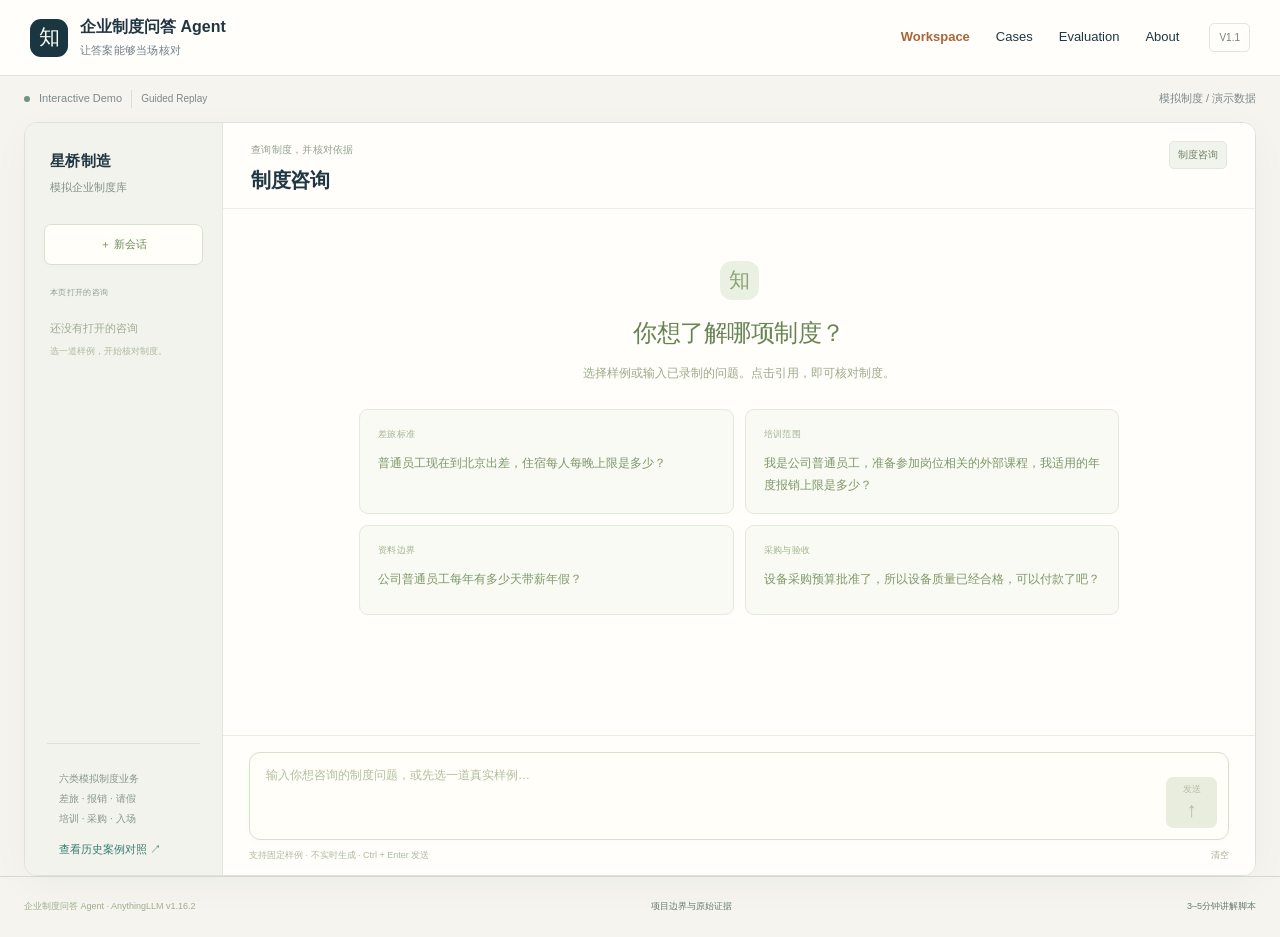
==== commit 675dc8c5: "Publish product workspaces with guided replay and evidence access" ====
--- a/demo/index.html
+++ b/demo/index.html
@@ -2,26 +2,24 @@
 <html lang="zh-CN">
 <head>
   <meta charset="utf-8"><meta name="viewport" content="width=device-width, initial-scale=1">
-  <meta name="description" content="企业制度问答 Agent：亲自切换历史回答，核对制度引用，了解证据治理与回答边界。">
-  <title>企业制度问答 Agent · 历史实验交互回放</title><link rel="stylesheet" href="styles.css">
+  <meta name="description" content="企业制度问答 Agent：在历史真实回答中点击结论与Citation，当场核对制度原文、适用范围及回答边界。">
+  <title>企业制度问答 Agent · 证据工作区</title><link rel="stylesheet" href="styles.css"><link rel="stylesheet" href="workspace.css"><link rel="stylesheet" href="product.css">
 </head>
-<body>
-  <header class="site-header"><a class="brand" href="index.html" aria-label="企业制度问答 Agent 首页"><span class="brand-symbol" aria-hidden="true">知</span><span>企业制度问答 Agent<small>Trusted Enterprise Policy Agent</small></span></a><nav aria-label="主导航"><a href="#experience">体验 Demo</a><a href="evaluation.html">Evaluation</a><a href="https://github.com/3219896344y-jpg/trusted-enterprise-policy-assistant" target="_blank" rel="noopener noreferrer">GitHub ↗</a></nav></header>
+<body class="workspace-page product-workspace" data-page="workspace">
+  <header class="site-header"><a class="brand" href="index.html"><span class="brand-symbol" aria-hidden="true">知</span><span>企业制度问答 Agent<small>让答案能够当场核对</small></span></a><nav aria-label="主导航"><a href="index.html" class="active" aria-current="page">Workspace</a><a href="cases.html">Cases</a><a href="evaluation.html">Evaluation</a><a href="about.html">About</a></nav><span class="header-version">V1.1</span></header>
   <main>
-    <section class="hero" aria-labelledby="hero-title">
-      <div class="hero-copy"><p class="eyebrow">ENTERPRISE KNOWLEDGE · EVIDENCE GOVERNANCE</p><h1 id="hero-title">制度答复，<br>有依据才值得信任。</h1><p class="hero-description">不仅告诉员工“规定是什么”，还让每个答案的来源、适用版本与推断边界可以核对。</p><div class="hero-actions"><a class="primary-button" href="#experience">体验历史回放 ↓</a><a class="hero-secondary" href="evaluation.html">查看真实评测 →</a></div><p class="recorded-note"><span aria-hidden="true">●</span> Recorded Interactive Demo · 历史实验交互回放<br><span>模拟制度 / 演示数据 · 不实时调用模型，不生成新答案</span></p></div>
-      <div class="trust-visual" aria-label="产品工作流程：用户问题、制度检索、证据治理、回答边界、带依据答复"><div class="visual-top"><span class="visual-pill">星桥制造 · 模拟企业</span><span class="visual-dot">V1.1</span></div><div class="visual-question"><span class="small-label">员工想知道</span><strong>当前标准是什么，依据在哪里？</strong></div><div class="visual-path"><span>制度检索</span><b aria-hidden="true">↓</b><span class="highlight">证据治理 <small>相关性 · 版本 · 适用范围</small></span><b aria-hidden="true">↓</b><span>回答边界 <small>确认已知，保留未知</small></span></div><div class="visual-output"><span class="evidence-seal" aria-hidden="true">✓</span><div><strong>带可查看来源的回答</strong><small>ANSWER / PARTIAL_ANSWER / CLARIFY / NO_EVIDENCE</small></div></div><p class="visual-footnote">治理异常单独标记，安全降级与会话隔离。</p></div>
+    <div class="replay-identity"><span><i aria-hidden="true"></i> Interactive Demo <b>Guided Replay</b></span><span>模拟制度 / 演示数据</span></div>
+    <section class="workspace" id="experience" aria-label="制度问答与证据工作区">
+      <aside class="scene-rail" aria-label="历史案例导航"><div class="rail-heading"><p>星桥制造</p><span>模拟企业制度库</span></div><button type="button" class="new-conversation" data-new-conversation>＋ 新会话</button><p class="rail-label">本页打开的咨询</p><div class="scene-list" id="scene-list"></div><div class="rail-bottom"><p>六类模拟制度业务<br>差旅 · 报销 · 请假<br>培训 · 采购 · 入场</p><a href="cases.html">查看历史案例对照 ↗</a></div></aside>
+      <section class="replay-center" aria-labelledby="scene-title"><div class="replay-header"><div><span class="case-label" id="case-label">选择真实样例，查询并核对制度依据</span><h1 id="scene-title">制度咨询</h1></div><span class="read-only-badge">制度咨询</span></div><div class="workspace-toolbar"><div class="mode-bar" id="mode-bar" role="group" aria-label="回放版本"><button type="button" data-mode="v1" class="active" aria-pressed="true">V1.1</button><button type="button" data-mode="baseline" aria-pressed="false">Baseline B</button><button type="button" data-mode="compare" aria-pressed="false">并排对照</button></div><button type="button" class="evidence-trigger" data-toggle-evidence>▤ 查看依据 <span id="source-counter"></span></button></div><div id="compare-focus" class="compare-focus" hidden><span>聚焦差异</span><button type="button" data-focus="sources" class="active">来源差异</button><button type="button" data-focus="boundary">回答边界</button><small>只聚焦真实记录，不改写回答</small></div><div class="replay-content" id="replay-content" aria-live="polite"><p class="loading-state">正在读取静态历史记录…</p></div><form class="query-composer" id="query-form"><label class="visually-hidden" for="query-input">输入制度问题</label><div class="composer-input-row"><textarea id="query-input" rows="2" maxlength="2400" placeholder="输入你想咨询的制度问题，或先选一道真实样例…" autocomplete="off"></textarea><button type="submit" id="query-send" disabled aria-label="发送问题，查看匹配的历史回答"><span>发送</span><b aria-hidden="true">↑</b></button></div><div class="composer-note"><span>支持固定样例 · 不实时生成 · Ctrl + Enter 发送</span><span class="composer-tools"><details class="composer-samples" id="composer-samples"><summary>换个样例问题⌄</summary><div id="composer-sample-list"></div></details><button type="button" data-reset-composer>清空</button></span></div><p class="composer-feedback" id="composer-feedback" role="status" hidden></p></form></section>
+      <aside class="evidence-panel" id="evidence-panel" aria-label="Citation与制度依据" tabindex="-1"><div class="evidence-header"><div><span class="eyebrow">CITATION → EVIDENCE</span><h2>核对回答依据</h2></div><button class="drawer-close" type="button" data-close-evidence aria-label="关闭证据面板">×</button></div><div class="evidence-content" id="evidence-content"></div></aside>
     </section>
-    <section class="metric-strip" aria-label="三个核心实验结果"><article><span class="metric-caption">引用准确率 · Citation Accuracy</span><p><span class="metric-before">59.06%</span><span class="metric-arrow" aria-hidden="true">→</span><strong>99.22%</strong></p><small>290/491 → 127/128；V1.1另1条待复核</small></article><article><span class="metric-caption">正确拒答 · Correct Refusal</span><p><span class="metric-before">6/11</span><span class="metric-arrow" aria-hidden="true">→</span><strong>11/11</strong></p><small>Baseline另4例待复核，未算作成功</small></article><article><span class="metric-caption">包含噪声来源的案例</span><p><span class="metric-before">63/80</span><span class="metric-arrow" aria-hidden="true">→</span><strong>0/78</strong></p><small>有效返回中确认0；另1例待复核</small></article></section><p class="metric-boundary">合成制度、单次固定回归、单评审初标。V1.1有2题治理失败，核心答案正确性有退化；不代表生产可靠性。</p>
-    <section class="experience-section" id="experience" aria-labelledby="experience-title"><div class="section-heading"><div><p class="eyebrow">RECORDED INTERACTIVE DEMO</p><h2 id="experience-title">亲自核对，一个回答凭什么成立。</h2></div><p>选择场景，切换版本，点击引用查看原始证据。</p></div><div class="workspace">
-      <aside class="scene-rail" aria-label="回放场景"><p class="rail-label">选择一幕</p><div class="scene-list" id="scene-list"><button class="scene-button active" type="button" data-scene="normal" aria-pressed="true"><span>01</span><div>正常查询<small>先看产品怎么用</small></div></button><button class="scene-button" type="button" data-scene="noise" aria-pressed="false"><span>02</span><div>来源噪声<small>答案正确 ≠ 证据可靠</small></div></button><button class="scene-button" type="button" data-scene="inference" aria-pressed="false"><span>03</span><div>越界推断<small>制度要求 ≠ 现实状态</small></div></button><button class="scene-button" type="button" data-scene="reliability" aria-pressed="false"><span>04</span><div>失败与恢复<small>一次真实中断</small></div></button><button class="scene-button" type="button" data-scene="evaluation" aria-pressed="false"><span>05</span><div>Evaluation<small>成果与代价一起看</small></div></button></div><div class="rail-bottom"><strong>六类制度业务</strong><p>差旅 · 报销 · 请假<br>培训 · 采购 · 入场</p><a href="https://github.com/3219896344y-jpg/trusted-enterprise-policy-assistant/blob/main/docs/PRD.md" target="_blank" rel="noopener noreferrer">查看产品方案 ↗</a></div></aside>
-      <div class="replay-center"><div class="replay-header"><div><span class="case-label" id="case-label">历史记录</span><h3 id="scene-title">正常制度查询</h3></div><span class="read-only-badge">只读回放</span></div><div class="mode-bar" id="mode-bar" role="group" aria-label="回放版本"><button type="button" data-mode="baseline" aria-pressed="false">Baseline B</button><button type="button" data-mode="v1" class="active" aria-pressed="true">V1.1</button><button type="button" data-mode="compare" aria-pressed="false">并排对照</button></div><div class="replay-content" id="replay-content" aria-live="polite"><p class="loading-state">正在读取本页静态历史记录…</p></div></div>
-      <aside class="watch-panel" id="watch-panel" aria-label="这一幕看什么"></aside>
-    </div></section>
-    <section class="product-work" aria-labelledby="work-title"><div><p class="eyebrow">PRODUCT WORK</p><h2 id="work-title">从 Bad Case 出发，<br>把可信度做成产品能力。</h2><p>原版核心答案已经较高。迭代重点是证据能否支持回答、未知状态是否被保留，以及治理失败会不会拖垮服务。</p></div><div class="work-grid"><a href="https://github.com/3219896344y-jpg/trusted-enterprise-policy-assistant/blob/main/docs/PRD.md" target="_blank" rel="noopener noreferrer"><span>01 / 产品定义</span><strong>场景、用户与验收</strong><small>PRD ↗</small></a><a href="https://github.com/3219896344y-jpg/trusted-enterprise-policy-assistant/blob/main/docs/v1_technical_design.md" target="_blank" rel="noopener noreferrer"><span>02 / 产品方案</span><strong>证据治理与回答边界</strong><small>Technical Design ↗</small></a><a href="https://github.com/3219896344y-jpg/trusted-enterprise-policy-assistant/blob/main/docs/bad_case_review.md" target="_blank" rel="noopener noreferrer"><span>03 / 效果迭代</span><strong>改善，也保留退化</strong><small>Bad Case Review ↗</small></a><a href="https://github.com/3219896344y-jpg/trusted-enterprise-policy-assistant/blob/main/docs/v1_interruption_postmortem.md" target="_blank" rel="noopener noreferrer"><span>04 / 可靠性</span><strong>失败、修复与验证</strong><small>Postmortem ↗</small></a></div></section>
-    <section class="evidence-archive" aria-labelledby="archive-title"><div><p class="eyebrow">ORIGINAL EVIDENCE</p><h2 id="archive-title">原运行截图与记录，仍然保留。</h2><p>交互展示是对历史记录的组织，不是新的模型输出。</p></div><details><summary>查看原始证据入口</summary><div class="archive-links"><a href="screenshots/02_normal_query.jpg">正常查询截图</a><a href="screenshots/02b_source_open.jpg">来源展开截图</a><a href="baseline_noise.html">Baseline 来源原记录</a><a href="v1_noise.html">V1.1 来源原记录</a><a href="baseline_inference.html">Baseline 推断原记录</a><a href="v1_inference.html">V1.1 边界原记录</a><a href="screenshots/03_baseline_noisy_sources.jpg">Baseline 噪声截图</a><a href="screenshots/04_v1_clean_sources.jpg">V1.1 来源截图</a><a href="screenshots/05_baseline_inference.jpg">Baseline 推断截图</a><a href="screenshots/06_v1_boundary.jpg">V1.1 边界截图</a><a href="screenshots/01_product_home.jpg">原产品主页截图</a><a href="screenshots/07_evaluation_result.jpg">原 Evaluation 截图</a></div></details></section>
+    <div class="drawer-scrim" data-close-evidence hidden></div>
+
   </main>
-  <footer class="site-footer"><span>企业制度问答 Agent · 基于 AnythingLLM v1.16.2</span><span>模拟制度 / 演示数据 · Recorded Interactive Demo</span><a href="https://github.com/3219896344y-jpg/trusted-enterprise-policy-assistant/blob/main/demo/demo_script.md" target="_blank" rel="noopener noreferrer">3–5分钟讲解脚本</a></footer>
-  <script src="replay_data.js"></script><script src="app.js"></script>
+  <footer class="site-footer"><span>企业制度问答 Agent · AnythingLLM v1.16.2</span><a href="about.html">项目边界与原始证据</a><a href="demo_script.md">3–5分钟讲解脚本</a></footer>
+  <script src="replay_data.js"></script><script src="workspace_data.js"></script><script src="workspace.js"></script>
 </body>
 </html>
+
+
--- a/demo/workspace.css
+++ b/demo/workspace.css
@@ -0,0 +1,53 @@
+/* Evidence-first workspace. All motion expresses focus or an existing record. */
+:root{--ink:#203743;--navy:#193641;--muted:#71818a;--sand:#f5f4ef;--paper:#fffefb;--line:#e0e5df;--teal:#377c71;--teal-soft:#e8f2ee;--warn:#a87325;--warn-soft:#fcf2df;--red:#a64c49;--red-soft:#fcf0ed;--shadow:0 10px 38px rgba(26,47,55,.035)}
+.workspace-page{background:var(--sand);font-size:14px;line-height:1.75}.workspace-page main{max-width:1720px;padding:0 24px}.workspace-page .site-header,.evaluation-page .site-header{max-width:none;height:76px;padding:0 30px;border-bottom:1px solid var(--line);background:#fffefb;gap:30px}.site-header .brand{font-size:16px;white-space:nowrap}.site-header .brand-symbol{background:var(--navy);color:#fffef4;width:38px;height:38px;border-radius:11px}.site-header .brand small{font-size:11px;letter-spacing:.02em}.site-header nav{font-size:13px;gap:26px;margin-left:auto}.site-header nav .active{color:var(--teal);font-weight:650}.header-version{font-size:10px;padding:5px 9px;border:1px solid var(--line);border-radius:5px;color:#72847b;white-space:nowrap}.workspace-page button{transition:background .17s ease,box-shadow .17s ease,transform .17s ease}.workspace-page button:hover{box-shadow:0 2px 6px rgba(37,65,58,.045)}.workspace-page button:active{transform:translateY(1px)}.workspace-page button:focus-visible,.workspace-page a:focus-visible,.workspace-page [role=button]:focus-visible{outline:2px solid var(--teal);outline-offset:3px}.replay-identity{display:flex;justify-content:space-between;align-items:center;font-size:11px;gap:20px;min-height:46px;color:#7d898a}.replay-identity>span:first-child{display:flex;gap:9px;align-items:center}.replay-identity i{width:6px;height:6px;border-radius:50%;background:#6f9184}.replay-identity b{font-size:10px;font-weight:500;border-left:1px solid #d9dfd8;padding-left:9px}.workspace-page .workspace{display:grid;grid-template-columns:198px minmax(0,1fr) 348px;border:1px solid #dce2da;border-radius:13px;background:var(--paper);height:calc(100dvh - 146px);min-height:540px;box-shadow:var(--shadow);overflow:hidden}.workspace-page .scene-rail{background:#f1f3ec;border-right:1px solid var(--line);padding:25px 12px 16px;display:flex;flex-direction:column;min-height:0}.rail-heading{padding:0 13px 26px}.rail-heading p{font-size:15px;font-weight:650;letter-spacing:.02em}.rail-heading span{display:block;font-size:11px;color:#839187;margin-top:4px}.workspace-page .rail-label{font-size:8px;letter-spacing:.045em;color:#919d94;padding:0 13px;margin-bottom:11px}.workspace-page .scene-list{display:flex;flex-direction:column;gap:6px}.workspace-page .scene-button{display:flex;align-items:center;text-align:left;gap:10px;padding:12px 11px;border-radius:8px;background:transparent;color:#6b7d74;width:100%;border:1px solid transparent;position:relative}.workspace-page .scene-button:hover{background:#e9eee3}.workspace-page .scene-button.active{background:#fffefb;border-color:#d4e0d5;box-shadow:0 2px 7px #213c3010;color:var(--teal)}.scene-icon{font-size:16px;width:18px;text-align:center;color:#728b7b}.workspace-page .scene-button .scene-label{font-size:13px;font-weight:550;line-height:1.45;flex:1}.workspace-page .scene-button small{display:block;font-size:9px;font-weight:400;color:#8a978c;margin-top:5px;white-space:normal}.workspace-page .scene-button .scene-number{font-size:8px;color:#9aa598;align-self:flex-start}.workspace-page .rail-bottom{margin-top:auto;border-top:1px solid #dce2d6;padding:17px 12px 0;font-size:10px;color:#8a978c}.rail-data{display:flex;align-items:center;gap:13px;margin-bottom:9px}.rail-data strong{font-size:27px;font-weight:500;color:#6e8578}.rail-data span{font-size:10px;line-height:1.8}.workspace-page .rail-bottom p{line-height:2;margin-bottom:11px}.workspace-page .rail-bottom a{font-size:11px;color:var(--teal)}.rail-about-button{background:none;color:#869282;font-size:9px;display:block;margin-top:10px;padding:0}.workspace-page .replay-center{display:flex;flex-direction:column;min-width:0;min-height:0;overflow:hidden}.workspace-page .replay-header{padding:24px 28px 18px;display:flex;align-items:center;justify-content:space-between;gap:20px}.workspace-page .replay-header h1{font-size:22px;font-weight:650;letter-spacing:-.025em;line-height:1.4}.workspace-page .case-label{font-size:9px;color:#96a094;letter-spacing:.025em;display:block;margin-bottom:7px}.workspace-page .read-only-badge{font-size:9px;padding:4px 8px;background:#f1f3ed;color:#889784;border-radius:5px;border:1px solid #e2e7da;white-space:nowrap}.workspace-toolbar{padding:0 28px 19px;display:flex;align-items:center;justify-content:space-between;gap:12px;border-bottom:1px solid #edf0e9}.workspace-page .mode-bar{display:flex;gap:3px;padding:3px;background:#f1f3ec;border:1px solid #e7eadf;border-radius:7px;margin:0;width:auto}.workspace-page .mode-bar button{padding:6px 13px;font-size:11px;line-height:1.5;background:transparent;color:#7b8a7e;border-radius:4px;white-space:nowrap}.workspace-page .mode-bar button.active{background:#fffefb;color:#327064;box-shadow:0 1px 4px #29443112;border:0}.evidence-trigger{display:flex;align-items:center;gap:5px;background:transparent;border:1px solid #e1e6dc;border-radius:6px;padding:6px 9px;font-size:10px;color:#748471;white-space:nowrap}.evidence-trigger span{font-size:9px;color:#779584}.workspace-page .replay-content{flex:1;overflow:auto;min-height:0;padding:22px 28px 28px;scrollbar-width:thin;scrollbar-color:#d3dbd0 transparent}.workspace-page .question-bubble{border:1px solid #e3e7df;background:#f5f6f0;border-radius:10px;padding:15px 17px;margin:0 0 11px}.message-label{display:flex;align-items:center;gap:9px;font-size:12px;font-weight:600;color:#476157}.message-label>span:last-child{flex:1}.message-label small{font-size:9px;font-weight:400;color:#96a092;margin-left:8px}.workspace-page .avatar,.user-avatar{display:inline-flex;align-items:center;justify-content:center;width:27px;height:27px;border-radius:8px;font-size:13px;background:#dfe9df;color:#5b7d67}.user-avatar{background:#e9eade;color:#919275}.workspace-page .question-bubble p{font-size:12px;line-height:1.85;white-space:pre-wrap;color:#4d6558;margin-top:9px}.reading-guide{display:flex;align-items:baseline;gap:8px;font-size:10px;line-height:1.7;color:#9a9f8d;margin:15px 0 21px}.reading-guide span{color:#889b80}.record-columns{display:grid;grid-template-columns:minmax(0,1fr);gap:28px}.workspace-page .record-panel{min-width:0}.workspace-page .record-group-label{display:flex;justify-content:space-between;align-items:center;gap:10px;padding:0 0 12px;border:0;color:#7c8b80;font-size:11px;letter-spacing:0;background:none}.record-group-label small{font-size:8px;color:#a0a89a}.answer-state{display:flex;align-items:center;gap:10px;padding:13px 14px;border-radius:8px;margin-bottom:16px;color:#47836e;background:#ebf4ed;border:1px solid #dceade}.state-icon{width:23px;height:23px;border-radius:50%;display:flex;align-items:center;justify-content:center;font-size:13px;background:#d7e9dc}.answer-state strong{font-size:12px;font-weight:600;display:block}.answer-state small{display:block;font-size:8px;margin-top:3px;letter-spacing:.04em;opacity:.78}.state-record{font-size:8px;margin-left:auto;opacity:.63}.answer-state.partial{color:#5f737e;background:#edf2f2;border-color:#dae5e7}.answer-state.partial .state-icon{background:#dce7e8}.answer-state.clarify{background:#fcf4e4;border-color:#eee1c5;color:#a47c35}.answer-state.clarify .state-icon{background:#f2e3c3}.answer-state.refuse{color:#75717d;background:#f0eef2;border-color:#e0dae6}.answer-state.refuse .state-icon{background:#e3deea}.answer-state.failed{background:#fcf0ed;border-color:#eddbd5;color:#a86453}.answer-state.failed .state-icon{background:#f2dcd4}.answer-state.neutral{background:#f0f1eb;border-color:#e2e4d9;color:#88917c}.answer-state.neutral .state-icon{background:#e4e7db}.workspace-page .agent-bubble{background:none;padding:0;border:0}.workspace-page .answer-text{font-size:13px;line-height:1.9;white-space:normal;max-height:none;overflow:visible;margin-top:18px;color:#425c4b}.answer-section{padding-bottom:15px}.answer-section h3{font-size:11px;font-weight:650;letter-spacing:.015em;color:#769378;margin:0 0 10px;display:flex;gap:7px;align-items:center}.answer-section h3:before{content:"";width:4px;height:4px;border-radius:50%;background:currentColor}.answer-section.unknown h3{color:#9e9373}.answer-section.clarification h3{color:#ae8747}.answer-section.error h3{color:#b67966}.answer-line{display:flex;align-items:start;gap:10px;border-radius:5px;padding:5px 7px;margin:2px -7px;font-size:13px;line-height:1.95;white-space:pre-wrap;transition:opacity .24s ease,background .24s ease,box-shadow .24s ease}.answer-line>span:first-child{flex:1;min-width:0}.answer-line.linked-answer{cursor:pointer;position:relative}.answer-line.linked-answer:hover{background:#f1f5ed}.relation-hint{font-size:8px;letter-spacing:.02em;color:#9aaa90;white-space:nowrap;padding-top:2px}.relation-hint b{font-size:13px;font-weight:400;padding-left:3px}.answer-line.is-focused{background:#edf5e9;box-shadow:inset 2px 0 #79a575}.answer-line.is-muted{opacity:.43}.workspace-page .inline-citation{background:#e9f0e4;color:#4d8558;padding:1px 4px;border-radius:4px;line-height:1.5;font-size:10px;margin-left:2px;border:1px solid #d5e5d0}.workspace-page .inline-citation:hover,.inline-citation.is-selected{background:#cfe3c8;color:#37714b}.workspace-page .source-list{border-top:1px solid #e9eddf;margin-top:18px;padding-top:15px}.workspace-page .source-label{display:flex;justify-content:space-between;align-items:center;font-size:10px;color:#8b9983;margin:0 0 10px}.workspace-page .source-label strong{font-size:10px;font-weight:500}.source-label span{font-size:9px}.workspace-page .source-chip-list{display:flex;flex-direction:column;gap:6px}.workspace-page .source-chip{display:flex;align-items:center;gap:9px;text-align:left;background:#f4f6ef;border:1px solid #e3e9dc;border-radius:6px;padding:9px 10px;width:100%;font-size:10px;color:#708964;line-height:1.5}.workspace-page .source-chip>span:first-child{color:#91a681;font-size:10px}.workspace-page .source-chip>span:nth-child(2){flex:1}.workspace-page .source-chip small{display:block;font-size:8px;margin-top:3px;letter-spacing:.015em;color:#9aaa8c}.workspace-page .source-chip b{font-weight:400;font-size:13px;opacity:.5}.workspace-page .source-chip.noise{background:#fbf4e8;border-color:#ece0cb;color:#a17d48}.workspace-page .source-chip.is-selected{background:#e8f0e3;border-color:#bcd3b6}.workspace-page .answer-meta{font-size:8px;line-height:1.85;color:#a1aa97;display:flex;flex-wrap:wrap;gap:7px;margin:15px 0 11px}.event-tag{padding:2px 6px;border:1px solid #e3e8da;border-radius:4px;overflow-wrap:anywhere}.event-tag.failed{background:#fbf1eb;color:#a6806b;border-color:#efdfd4}.workspace-page .raw-answer{font-size:9px;margin:10px 0;color:#97a089}.workspace-page .raw-answer summary{padding:4px 0}.workspace-page .raw-text{font-size:11px;line-height:1.9;background:#f2f3ec;border-radius:6px;padding:13px;max-height:440px;overflow:auto;white-space:pre-wrap;overflow-wrap:anywhere;color:#6d7e67}.workspace-page .record-footer{font-size:8px;line-height:2;color:#a2ac98;border-top:0;padding-top:10px;margin-top:10px;overflow-wrap:anywhere}.record-footer a{color:#839978}.no-source{font-size:11px;color:#a2a995;line-height:1.9}.workspace-page .evidence-panel{border-left:1px solid #e0e7db;display:flex;flex-direction:column;background:#f9faf5;min-width:0;min-height:0;overflow:hidden}.evidence-header{display:flex;justify-content:space-between;align-items:center;padding:25px 21px 21px;border-bottom:1px solid #e3e8dc}.evidence-header .eyebrow{font-size:8px;letter-spacing:.09em;color:#96a58e;margin-bottom:8px}.evidence-header h2{font-size:16px;color:#5f7d60;font-weight:550;line-height:1.4}.drawer-close{display:none;align-items:center;justify-content:center;width:30px;height:30px;background:#e9eee2;color:#76916a;border-radius:6px;font-size:23px;line-height:1}.evidence-content{padding:18px 20px 24px;overflow:auto;min-height:0;flex:1;scrollbar-width:thin;scrollbar-color:#d2dec9 transparent}.evidence-tabs{display:flex;gap:5px;flex-wrap:wrap;margin:0 0 17px}.evidence-tabs button{background:#eef2e7;color:#819773;border:1px solid #e0e8d5;border-radius:5px;padding:5px 7px;white-space:nowrap;font-size:8px}.evidence-tabs button.active{background:#dcebd4;border-color:#bacfaf;color:#537c49}.evidence-tabs button.noise{background:#fcf3e3;color:#a28b60;border-color:#eee1c4}.document-eyebrow{display:flex;align-items:center;gap:7px;font-size:9px;color:#92a084;margin-bottom:13px}.document-icon{font-size:16px;color:#91a07c}.document-eyebrow .version-state{margin-left:auto;font-size:8px;border-radius:4px;padding:3px 6px;background:#e5efe0;color:#719363}.document-eyebrow .version-state.expired{background:#f9eed9;color:#ac8e56}.evidence-document h3{font-size:15px;line-height:1.6;color:#5b7658;font-weight:550}.document-file{font-size:9px;color:#a0ad93;margin-top:5px;overflow-wrap:anywhere}.workspace-page .source-fact-grid{display:grid;grid-template-columns:1fr 1fr;gap:13px 16px;padding:18px 0;border-bottom:1px solid #e1e8d8;margin:0 0 17px;font-size:9px;color:#9ca98d}.workspace-page .source-fact-grid strong{display:block;color:#738568;font-size:10px;font-weight:500;margin-top:5px;line-height:1.9}.source-fact-grid .span-two{grid-column:1/-1}.evidence-relation{border-left:2px solid #8bb477;padding:2px 0 2px 10px;margin:19px 0 14px}.evidence-relation>span{font-size:9px;display:block;color:#8da577}.evidence-relation strong{font-size:11px;display:block;margin-top:3px;color:#719458}.evidence-relation p{font-size:8px;line-height:1.9;color:#9aaa8c;margin-top:6px}.clause-focus{background:#edf5e7;border:1px solid #cfe1bf;border-radius:8px;padding:13px 13px 16px;position:relative;margin-bottom:17px}.clause-focus:before{content:"";position:absolute;left:-1px;top:20px;bottom:20px;width:2px;border-radius:2px;background:#88b66f}.clause-focus>span{font-size:8px;letter-spacing:.04em;color:#94ad80;display:block;margin-bottom:8px}.clause-focus pre{font-size:11px;line-height:2;color:#69865b;margin:0;white-space:pre-wrap;overflow-wrap:anywhere;font-family:inherit}.evidence-reading-note{font-size:9px;color:#9baa8f;line-height:1.9;border-left:2px solid #dae5cf;padding-left:10px;margin:12px 0 17px}.workspace-page .rating-note{font-size:9px;color:#89a077;border:0;border-radius:0;background:none;line-height:1.9;margin:15px 0;padding:0}.workspace-page .rating-note.noise{color:#a99165;background:#fbf2e1;padding:9px 11px;border-radius:6px}.recorded-fragment,.workspace-page .full-policy,.workspace-page .provenance{border-top:1px solid #e4eadd;font-size:9px;margin-top:13px;padding-top:10px;color:#91a482}.recorded-fragment summary,.full-policy summary,.provenance summary{padding:2px 0 6px;font-size:10px;color:#829971}.workspace-page .source-fragment,.workspace-page .source-fulltext{max-height:370px;font-family:inherit;white-space:pre-wrap;overflow-wrap:anywhere;font-size:10px;line-height:2;padding:0;color:#839875;border:0;background:none}.workspace-page .source-fulltext{max-height:none;overflow:visible;margin:0;padding:10px 0}.full-policy-body{max-height:550px;overflow:auto;padding-top:5px}.workspace-page .source-fulltext.matched-clause{background:#edf3e3;border-left:2px solid #94b97a;padding-left:10px}.provenance p{font-size:8px;line-height:1.95;margin:7px 0}.provenance code{word-break:break-all;color:#a3b394}.scene-explanation{border-top:1px solid #e1e7d9;padding-top:18px;margin-top:26px;color:#94a284}.scene-explanation .eyebrow{font-size:8px;letter-spacing:.025em;color:#a5b296}.scene-explanation p{font-size:10px;line-height:2;margin-top:9px;white-space:pre-wrap}.scene-explanation small{font-size:8px;line-height:1.9;display:block;margin-top:10px}.evidence-empty{padding:25px 8px;color:#8b9b7b}.evidence-empty>span{font-size:33px;color:#b1bda6}.evidence-empty h3{font-size:14px;margin:14px 0}.evidence-empty p{font-size:11px;line-height:2;color:#9ca98c}.workspace-page .compare-workspace{grid-template-columns:198px minmax(0,1fr)}.compare-workspace .evidence-panel{display:none}.workspace-page .record-columns.compare{grid-template-columns:repeat(2,minmax(0,1fr));gap:30px}.workspace-page .record-columns.compare .record-panel+.record-panel{border-left:1px solid #e4e8dc;padding-left:30px}.workspace-page .compare .answer-text{font-size:13px;max-height:none}.compare-focus{display:flex;align-items:center;gap:9px;padding:12px 28px;background:#f7f8f1;border-bottom:1px solid #e5eadc;color:#93a285;font-size:10px}.compare-focus button{background:#eef2e5;color:#8a9c77;font-size:9px;border-radius:5px;padding:5px 9px;border:1px solid #e0e8d5}.compare-focus button.active{background:#e1edd6;color:#6d9254;border-color:#c8dcba}.compare-focus small{font-size:8px;margin-left:auto;color:#a6b292}.compare-workspace .source-list{outline:1px solid #d7e5cb;outline-offset:7px;border-radius:3px;transition:opacity .2s ease}.compare-workspace .answer-section.unknown,.compare-workspace .answer-section.clarification{opacity:.48;transition:opacity .2s ease}.compare-workspace.focus-boundary .source-list{opacity:.48;outline-color:transparent}.compare-workspace.focus-boundary .answer-section.unknown,.compare-workspace.focus-boundary .answer-section.clarification{opacity:1;background:#faf3e5;border-radius:6px;margin-left:-8px;margin-right:-8px;padding:10px 8px 14px}.drawer-scrim{position:fixed;inset:0;background:#1f38244a;backdrop-filter:blur(2px);z-index:90}.evidence-open .evidence-panel{position:fixed;display:flex!important;top:0;bottom:0;right:0;width:min(430px,calc(100vw - 24px));z-index:100;border:0;border-left:1px solid #d6e0cc;box-shadow:-20px 0 60px #1e3b2233;animation:drawer-in .23s ease}.evidence-open .drawer-close{display:flex}.evidence-open{overflow:hidden}.evidence-open .evidence-header{padding-top:25px}.workspace-page .project-section{margin:42px auto 30px;max-width:1180px;padding:30px 0;border-top:1px solid #dee4d5}.project-intro{max-width:600px}.project-intro .eyebrow{font-size:9px;color:#9bac8b;letter-spacing:.05em;margin-bottom:13px}.project-intro h2{font-size:24px;color:#5c7852}.project-intro>p:last-child{font-size:12px;line-height:2;color:#899a7b;margin-top:15px}.project-metrics{display:grid;grid-template-columns:repeat(3,minmax(0,1fr));gap:20px;margin:26px 0 15px}.project-metrics article{border-top:1px solid #d8e2cf;padding:18px 0;color:#8a9b79}.project-metrics span{font-size:10px;display:block}.project-metrics strong{display:block;font-size:23px;color:#6b8d52;font-weight:500;margin:9px 0 5px}.project-metrics b{font-weight:400;font-size:17px;color:#afbaa1}.project-metrics small{font-size:9px;color:#a1ae91}.workspace-page .metric-boundary{font-size:10px;line-height:1.9;color:#a2ab93;padding:0;margin:0 0 20px}.workspace-page .work-grid{grid-template-columns:repeat(4,minmax(0,1fr));gap:25px;margin:15px 0 30px}.workspace-page .work-grid a{border-top:1px solid #d3deca;padding:16px 0 10px;display:flex;flex-direction:column;gap:9px}.workspace-page .work-grid span{font-size:9px;color:#a1af91}.workspace-page .work-grid strong{font-size:12px;color:#718e5d}.logic-disclosure,.workspace-page .evidence-archive{display:block;margin-top:13px;border-top:1px solid #dfe7d6;padding:15px 0;color:#9baa89;font-size:11px}.logic-disclosure p{font-size:10px;line-height:1.9;max-width:850px;margin-top:10px}.logic-flow{display:flex;align-items:center;flex-wrap:wrap;gap:10px;margin-top:17px;font-size:11px}.logic-flow span{padding:6px 10px;border:1px solid #dce7d0;border-radius:5px;background:#edf3e5;color:#7b9966}.logic-flow b{font-weight:400;color:#b1bea1}.workspace-page .archive-links{display:grid;grid-template-columns:repeat(4,minmax(0,1fr));gap:12px;margin-top:20px;font-size:10px;color:#899e72}.workspace-page .site-footer{max-width:none;padding:22px 24px;font-size:9px;color:#9fae8b}.workspace-page .reliability-lead{font-size:14px;line-height:1.9;margin-bottom:20px;color:#7b9068}.workspace-page .failure-callout{padding:17px 19px;background:#fcf1e2;border:1px solid #efddc0;color:#ae8d56;border-radius:8px;font-size:12px}.failure-callout strong{display:block;font-size:12px;margin-bottom:9px}.failure-callout p{font-size:11px;line-height:1.9;margin-top:7px}.workspace-page .timeline{margin-top:26px}.workspace-page .timeline-step{display:grid;grid-template-columns:35px 1fr;gap:15px;padding-bottom:28px;position:relative}.workspace-page .step-no{width:32px;height:32px;font-size:11px;border-radius:50%;background:#e8efde;color:#8ba170;border:1px solid #dbe7ce;display:flex;align-items:center;justify-content:center}.workspace-page .timeline-step h3{font-size:14px;margin:3px 0 10px;color:#7c9564}.workspace-page .timeline-step p{font-size:12px;line-height:2;color:#99a884}.workspace-page .timeline-step:not(:last-child):before{left:15px;top:31px}.workspace-page .reliability-stats{margin-top:4px;display:grid;grid-template-columns:repeat(3,minmax(0,1fr));gap:15px}.workspace-page .reliability-stats article{padding:17px;background:#edf3e3;border-radius:8px;text-align:center}.workspace-page .reliability-stats strong{font-size:24px;color:#7b9962;font-weight:500}.workspace-page .reliability-stats small{display:block;font-size:10px;color:#a0ae8c;margin-top:5px}.workspace-page .limit-note{font-size:11px;line-height:1.9;background:#f8f3e7;border-left:2px solid #c5ad80;padding:14px 16px;color:#aaa079;margin:23px 0;border-radius:0 6px 6px 0}.evaluation-inline-head{margin:0 0 24px}.evaluation-inline-head .eyebrow{font-size:9px;color:#9caf89}.evaluation-inline-head h2{font-size:25px;color:#6c8758;margin:9px 0 12px}.evaluation-inline-head p:last-child{font-size:11px;color:#a0ae90}.workspace-page .evaluation-summary{grid-template-columns:repeat(2,minmax(0,1fr));gap:16px}.workspace-page .evaluation-summary article{border:1px solid #d9e4cd;border-radius:9px;background:#fffef8;padding:19px}.workspace-page .evaluation-summary h3{font-size:11px;color:#8aa272;font-weight:500;margin-bottom:12px}.workspace-page .evaluation-summary .big-change{font-size:24px;display:flex;align-items:center;gap:12px;color:#789c5e;line-height:1.5}.workspace-page .big-change b{font-weight:400;font-size:17px;color:#b9c4a9}.workspace-page .evaluation-summary .old{font-size:20px;color:#b2b69d}.workspace-page .evaluation-summary small{font-size:10px;line-height:1.9;color:#a0b08e;margin-top:12px;display:block}.workspace-page .evaluation-chart{margin:26px 0;background:#fffef8;padding:20px;border:1px solid #dce7d0;border-radius:9px}.workspace-page .primary-button{display:inline-flex;background:#71975c;color:#fffef8;padding:10px 15px;border-radius:6px;font-size:11px;margin:0}.workspace-page .evaluation-source{font-size:10px;line-height:1.9;margin:22px 0;color:#a7b494}.workspace-page .evaluation-source a{color:#8ba56f}.evaluation-page{font-size:15px;background:var(--sand)}.evaluation-page main.evaluation-main{max-width:1220px;padding:0 38px}.evaluation-page .evaluation-intro{padding:42px 0 32px}.evaluation-page .evaluation-intro h1{font-size:37px;color:#425d4b;line-height:1.35}.evaluation-page .evaluation-summary article{padding:23px;border-color:#dce5d5}.evaluation-page .evaluation-summary h4{font-size:14px;color:#6b845b}.evaluation-page .evaluation-summary .big-change{font-size:29px;color:#729658}.evaluation-page .evaluation-summary .big-change .old{font-size:24px;color:#a8b094}.evaluation-page .evaluation-summary small{font-size:12px;line-height:1.9;color:#8c9e7a}.evaluation-page .evaluation-section h4{font-size:19px;color:#607e50}.evaluation-page .evaluation-table{font-size:13px;min-width:500px}.evaluation-page .evaluation-table th{font-size:12px}.evaluation-page .evaluation-table small{font-size:11px;line-height:1.7}.evaluation-page .evaluation-table td,.evaluation-page .evaluation-table th{padding:15px 18px}.evaluation-page .tradeoff-item{padding:22px;background:#ecf1e5}.evaluation-page .tradeoff-item strong{font-size:14px}.evaluation-page .tradeoff-item p{font-size:12px;line-height:1.95}.evaluation-page .limit-note{font-size:12px;line-height:1.95}.evaluation-page .evaluation-source{font-size:11px;line-height:1.9}.scene-enter{animation:scene-in .24s ease}.focus-arrived{animation:proof-focus .72s ease}.matched-clause{scroll-margin-top:12px}[hidden]{display:none!important}@keyframes scene-in{from{opacity:.68;transform:translateY(3px)}to{opacity:1;transform:none}}@keyframes proof-focus{0%{box-shadow:0 0 0 0 #99be7280}50%{box-shadow:0 0 0 5px #a3c58428}100%{box-shadow:0 0 0 0 transparent}}@keyframes drawer-in{from{transform:translateX(18px);opacity:.75}to{transform:none;opacity:1}}
+@media(min-width:1700px){.workspace-page .workspace{grid-template-columns:218px minmax(0,1fr) 397px}.workspace-page .replay-content{padding-left:38px;padding-right:38px}.workspace-page .replay-header,.workspace-toolbar{padding-left:38px;padding-right:38px}.workspace-page .compare-workspace{grid-template-columns:218px minmax(0,1fr)}}
+@media(max-width:1200px){.workspace-page main{padding:0 18px}.workspace-page .workspace{grid-template-columns:180px minmax(0,1fr) 318px}.workspace-page .replay-header{padding-left:20px;padding-right:20px}.workspace-page .replay-content,.workspace-toolbar{padding-left:20px;padding-right:20px}.workspace-page .scene-button{gap:8px;padding-left:9px;padding-right:9px}.workspace-page .scene-button .scene-label{font-size:12px}.header-version{display:none}.workspace-page .compare-workspace{grid-template-columns:180px minmax(0,1fr)}.workspace-page .record-columns.compare{gap:22px}.workspace-page .record-columns.compare .record-panel+.record-panel{padding-left:22px}}
+@media(max-width:1050px){.workspace-page .workspace,.workspace-page .compare-workspace{grid-template-columns:180px minmax(0,1fr)}.workspace-page .evidence-panel{display:none}.workspace-page .site-header,.evaluation-page .site-header{padding-left:22px;padding-right:22px}.workspace-page .site-header nav{gap:20px}.replay-identity{font-size:10px}.workspace-page .record-columns.compare{gap:18px}.workspace-page .record-columns.compare .record-panel+.record-panel{padding-left:18px}.workspace-page .compare .answer-line{font-size:12px}.workspace-page .compare .record-group-label{font-size:10px;flex-wrap:wrap}.scene-explanation p{font-size:11px}.evidence-open .evidence-panel{display:flex!important}.evidence-open .drawer-close{display:flex}}
+@media(max-width:760px){.workspace-page .site-header,.evaluation-page .site-header{height:auto;min-height:76px;padding:15px 16px;display:flex;flex-wrap:wrap;gap:12px}.site-header .brand{font-size:13px}.site-header .brand-symbol{width:34px;height:34px;font-size:18px}.site-header .brand small{font-size:10px}.workspace-page .site-header nav,.evaluation-page .site-header nav{margin-left:0;gap:20px;flex:1;justify-content:flex-end;font-size:11px;padding-top:0}.github-nav{display:none}.workspace-page main{padding:0 12px}.replay-identity{min-height:60px;font-size:9px;align-items:flex-start;flex-direction:column;gap:4px;justify-content:center}.replay-identity b{font-size:9px}.workspace-page .workspace,.workspace-page .compare-workspace{grid-template-columns:minmax(0,1fr);height:auto;min-height:0;overflow:hidden;border-radius:10px}.workspace-page .scene-rail{padding:11px 9px;border-right:0;border-bottom:1px solid var(--line);overflow:hidden;display:block}.rail-heading,.workspace-page .rail-label,.workspace-page .rail-bottom{display:none}.workspace-page .scene-list{display:flex;flex-direction:row;gap:7px;overflow:auto;scrollbar-width:none;scroll-snap-type:x proximity}.workspace-page .scene-button{padding:10px 12px;min-width:129px;width:auto;gap:8px;flex-shrink:0;scroll-snap-align:start}.workspace-page .scene-button .scene-label{font-size:11px}.workspace-page .scene-button .scene-number{display:none}.workspace-page .scene-button small{display:none}.workspace-page .scene-icon{font-size:14px}.workspace-page .replay-header{padding:18px 16px 15px;gap:10px}.workspace-page .replay-header h1{font-size:20px}.workspace-page .case-label{font-size:8px;line-height:1.5;margin-bottom:6px}.workspace-page .read-only-badge{font-size:8px}.workspace-toolbar{padding:0 16px 16px;gap:10px;flex-wrap:wrap}.workspace-page .mode-bar button{font-size:10px;padding:6px 10px}.evidence-trigger{font-size:9px;padding:7px 8px}.workspace-page .replay-content{padding:18px 16px 24px;overflow:visible}.workspace-page .question-bubble{padding:14px}.workspace-page .question-bubble p{font-size:11px}.message-label{font-size:11px}.message-label small{font-size:8px;margin-left:5px}.workspace-page .answer-line{font-size:12px;line-height:1.95}.relation-hint{font-size:8px}.workspace-page .record-columns.compare{grid-template-columns:minmax(0,1fr);gap:25px}.workspace-page .record-columns.compare .record-panel+.record-panel{border-left:0;border-top:1px solid #dce4d3;padding:22px 0 0}.compare-focus{padding:11px 16px;flex-wrap:wrap;gap:8px;font-size:9px}.compare-focus small{width:100%;margin-left:0;font-size:8px}.workspace-page .evidence-panel{display:none}.evidence-open .evidence-panel{width:calc(100vw - 18px)}.evidence-header{padding:22px 20px 20px}.evidence-content{padding:18px 20px}.clause-focus pre{font-size:11px}.evidence-relation p{font-size:9px}.evidence-reading-note{font-size:10px}.workspace-page .source-fragment,.workspace-page .source-fulltext{font-size:11px}.workspace-page .source-fact-grid{font-size:10px}.workspace-page .source-fact-grid strong{font-size:11px}.workspace-page .rating-note{font-size:10px}.workspace-page .project-section{margin-top:32px;padding:23px 5px}.project-intro h2{font-size:22px}.project-metrics{grid-template-columns:1fr;gap:7px}.project-metrics article{display:grid;grid-template-columns:1fr 1fr;align-items:center;padding:12px 0}.project-metrics strong{font-size:21px;margin:0;text-align:right}.project-metrics small{grid-column:1/-1;margin-top:5px}.workspace-page .work-grid{grid-template-columns:repeat(2,minmax(0,1fr));gap:18px}.workspace-page .archive-links{grid-template-columns:repeat(2,minmax(0,1fr));font-size:10px}.workspace-page .site-footer{padding:22px 17px;display:block;font-size:8px}.workspace-page .site-footer span,.workspace-page .site-footer a{display:block}.workspace-page .evaluation-summary{grid-template-columns:1fr}.workspace-page .evaluation-summary .big-change{font-size:22px;flex-wrap:wrap}.workspace-page .evaluation-summary .old{font-size:19px}.workspace-page .reliability-stats{gap:7px}.workspace-page .reliability-stats article{padding:13px 7px}.workspace-page .reliability-stats strong{font-size:22px}.workspace-page .reliability-stats small{font-size:8px}.evaluation-page main.evaluation-main{padding:0 18px}.evaluation-page .evaluation-intro h1{font-size:32px}.evaluation-page .evaluation-intro{padding:29px 0 24px}.evaluation-page .evaluation-summary .big-change{font-size:27px}.evaluation-page .evaluation-summary .big-change .old{font-size:22px}.evaluation-page .evaluation-summary small{font-size:11px}.evaluation-page .evaluation-table{font-size:12px}.evaluation-page .evaluation-table td,.evaluation-page .evaluation-table th{padding:12px 14px}.evaluation-page .evaluation-table small{font-size:10px}.evaluation-page .evaluation-section h4{font-size:17px}.evaluation-page .evaluation-bottom{flex-wrap:wrap}.evidence-open .evidence-panel{overscroll-behavior:contain}}
+@media(prefers-reduced-motion:reduce){html{scroll-behavior:auto!important}*,*::before,*::after{animation:none!important;transition:none!important}.drawer-scrim{backdrop-filter:none}}
+/* Reading contrast and size: evidence is content, not decorative metadata. */
+.workspace-page .scene-button small{font-size:10px;color:#788b78;line-height:1.65}
+.workspace-page .case-label{font-size:10px;color:#7e8d7a}
+.workspace-page .read-only-badge{font-size:10px;color:#728565}
+.workspace-page .answer-state small,.workspace-page .state-record{font-size:10px}
+.workspace-page .message-label small{font-size:10px;color:#82947a}
+.workspace-page .relation-hint{font-size:10px;color:#7e9b69}
+.workspace-page .answer-meta{font-size:10px;color:#849675}
+.workspace-page .source-label,.workspace-page .source-label strong,.workspace-page .source-label span{font-size:10px;color:#748c63}
+.workspace-page .source-chip{font-size:11px;color:#5d7d4b}
+.workspace-page .source-chip small{font-size:10px;color:#849b71}
+.workspace-page .document-eyebrow,.workspace-page .document-file{font-size:10px;color:#788d66}
+.workspace-page .document-eyebrow .version-state{font-size:10px}
+.workspace-page .evidence-document h3{font-size:16px;color:#3d5e41}
+.workspace-page .source-fact-grid{font-size:10px;color:#849771}
+.workspace-page .source-fact-grid strong{font-size:11px;color:#5a744b}
+.workspace-page .evidence-reading-note,.workspace-page .rating-note{font-size:11px;color:#799463}
+.workspace-page .evidence-relation>span{font-size:10px;color:#6d8e52}
+.workspace-page .evidence-relation strong{font-size:12px;color:#587d40}
+.workspace-page .evidence-relation p{font-size:10px;color:#849a70}
+.workspace-page .clause-focus>span{font-size:10px;color:#79945e}
+.workspace-page .clause-focus pre{font-size:12px;line-height:2;color:#4e6e3b}
+.workspace-page .source-fragment,.workspace-page .source-fulltext{font-size:12px;line-height:1.95;color:#667f52}
+.workspace-page .recorded-fragment summary,.workspace-page .full-policy summary,.workspace-page .provenance summary{font-size:11px;color:#6c8a55}
+.workspace-page .evidence-tabs button{font-size:10px}
+.workspace-page .scene-explanation p{font-size:11px;color:#899e70}
+.workspace-page .evidence-empty p{font-size:12px;color:#81956b}
+.workspace-page .compare .answer-line{font-size:13px}
+@media(max-width:760px){.workspace-page .case-label{font-size:9px}.workspace-page .source-chip small{font-size:9px}.workspace-page .answer-line,.workspace-page .compare .answer-line{font-size:12px}.workspace-page .scene-button .scene-label{font-size:12px}}
+.workspace-page .answer-line.is-muted{opacity:.62}
+.workspace-page .compare-workspace .answer-section.unknown,.workspace-page .compare-workspace .answer-section.clarification{opacity:.65}
+.workspace-page .compare-workspace.focus-boundary .answer-section.unknown,.workspace-page .compare-workspace.focus-boundary .answer-section.clarification{opacity:1}
+.workspace-page .compare-workspace.focus-boundary .source-list{opacity:.65}
+
+/* Keep the question, answer and evidence within the desktop work surface. */
+@media(min-width:761px){.workspace-page .replay-header{padding-top:18px;padding-bottom:14px}.workspace-page .workspace-toolbar{padding-bottom:14px}.workspace-page .replay-content{padding-top:17px}.workspace-page .question-bubble{padding:12px 15px}.workspace-page .question-bubble p{margin-top:7px}.workspace-page .reading-guide{margin:11px 0 15px}.workspace-page .answer-state{padding:10px 13px;margin-bottom:12px}.workspace-page .answer-text{margin-top:13px}}
+/* The desktop grid row must be bounded; auto tracks otherwise use content size. */
+@media(min-width:761px){
+  .workspace-page .workspace{grid-template-rows:minmax(0,1fr)}
+  .workspace-page .scene-rail,.workspace-page .replay-center,.workspace-page .evidence-panel{height:100%;max-height:100%;min-height:0}
+  .workspace-page .scene-rail{overflow-y:auto;overscroll-behavior:contain;scrollbar-width:thin;scrollbar-color:#d2dccb transparent}
+  .workspace-page .scene-list,.workspace-page .rail-bottom,.workspace-page .rail-heading{flex-shrink:0}
+  .workspace-page .replay-content,.workspace-page .evidence-content{min-height:0;overscroll-behavior:contain}
+}
+.workspace-page .site-header{position:sticky;top:0;z-index:30}
--- a/demo/product.css
+++ b/demo/product.css
@@ -0,0 +1,93 @@
+/* Product shell: Workspace is for consulting; Cases is for inspecting evidence. */
+.workspace-page .workspace{grid-template-columns:198px minmax(0,1fr)}
+.workspace-page .workspace .evidence-panel{display:none}
+.workspace-page .workspace.inspector-visible{grid-template-columns:198px minmax(0,1fr) 348px}
+.workspace-page .workspace.inspector-visible .evidence-panel{display:flex}
+.workspace-page .workspace.inspector-visible .drawer-close{display:flex}
+.product-workspace .replay-center{background:#fffefb}
+.product-workspace .replay-header{padding-bottom:14px;border-bottom:1px solid #edf0e7}
+.product-workspace .replay-header h1{font-size:20px}
+.product-workspace .case-label{font-size:10px;color:#91a18c}
+.product-workspace:not(.has-answer) .workspace-toolbar{display:none}
+.product-workspace .workspace-toolbar{padding-top:12px;padding-bottom:12px;justify-content:flex-end}
+.product-workspace .replay-content{padding:22px 34px;min-height:0;flex:1;overflow-y:auto}
+.product-workspace .record-group-label,.product-workspace .answer-meta,.product-workspace .record-footer{display:none}
+.product-workspace .raw-answer{margin-top:12px}
+.product-workspace .raw-answer summary{font-size:10px;color:#8f9e83}
+.product-workspace .question-bubble{max-width:790px;margin-left:auto;margin-right:0;background:#f0f3e9}
+.product-workspace .question-bubble p{font-size:12px}
+.product-workspace .record-panel{max-width:870px}
+.product-recorded-note{font-size:9px;color:#a4ae97;margin:11px 0 17px}
+.product-workspace .answer-text{font-size:14px;margin-top:16px}
+.product-workspace .answer-line{font-size:14px;line-height:1.95}
+.product-workspace .source-list{margin-top:18px}
+.product-workspace .source-chip-list{display:flex;flex-direction:row;flex-wrap:wrap}
+.product-workspace .source-chip{width:auto;max-width:100%;padding:8px 12px;min-width:235px}
+.product-workspace .product-status{font-size:11px;color:#789068;margin:5px 0 15px}
+.product-status summary{display:inline-flex;align-items:center;gap:7px;padding:5px 9px;border:1px solid #dce8d3;background:#edf4e8;border-radius:6px;list-style:none}
+.product-status summary::-webkit-details-marker{display:none}
+.product-status summary span{display:inline-flex;align-items:center;justify-content:center;width:16px;font-size:12px}
+.product-status summary small{font-size:9px;color:#96a889;margin-left:8px}
+.product-status>div{font-size:10px;line-height:1.85;background:#f5f7ef;padding:13px 15px;border-radius:6px;max-width:640px;margin-top:8px;color:#98a68a}
+.product-status>div p{margin-top:6px}
+.product-status.partial summary{color:#70848a;background:#eff3f2;border-color:#dde6e4}
+.product-status.clarify summary{color:#aa8a4b;background:#fcf3e1;border-color:#eee0bd}
+.product-status.refuse summary{color:#89818d;background:#f4f0f5;border-color:#e7deea}
+.product-status.failed summary{color:#b17c67;background:#fcf1eb;border-color:#efddd2}
+.case-deep-link{font-size:10px;display:inline-block;color:#92a77d;margin-top:15px}
+.new-conversation{display:flex;align-items:center;width:calc(100% - 14px);justify-content:center;margin:0 7px 21px;background:#fffef9;border:1px solid #d7e2ce;border-radius:7px;color:#6f8a59;padding:10px 11px;font-size:11px;box-shadow:0 2px 4px #19391c04}
+.new-conversation:hover{background:#eaf1e2}
+.conversation-item{width:100%;display:flex;align-items:flex-start;gap:9px;text-align:left;background:none;border-radius:7px;padding:12px 11px;color:#8b9a7e;border:1px solid transparent}
+.conversation-item>span{font-size:14px;line-height:1.5;color:#93a183}
+.conversation-item strong{font-size:11px;line-height:1.85;font-weight:450;display:-webkit-box;-webkit-box-orient:vertical;-webkit-line-clamp:3;overflow:hidden}
+.conversation-item.active{background:#fffef9;border-color:#dce5d3;color:#668051}
+.conversation-empty{font-size:11px;line-height:2;color:#a0ab94;padding:6px 13px}
+.conversation-empty span{font-size:9px;color:#b0ba9f}
+.product-welcome{width:100%;max-width:760px;margin:21px auto 15px;text-align:center}
+.welcome-mark{width:39px;height:39px;background:#eaf0e2;color:#8ba475;border-radius:12px;display:flex;align-items:center;justify-content:center;margin:0 auto 15px;font-family:serif;font-size:21px}
+.product-welcome h2{font-size:24px;line-height:1.5;font-weight:550;color:#698454;letter-spacing:-.02em}
+.product-welcome>p{font-size:12px;line-height:1.9;color:#9baa88;margin-top:11px}
+.sample-prompts{display:grid;grid-template-columns:repeat(2,minmax(0,1fr));gap:11px;margin:25px 0 17px;text-align:left}
+.sample-prompts button{display:flex;flex-direction:column;gap:9px;background:#f8faf3;border:1px solid #e2eada;border-radius:9px;padding:17px 18px;text-align:left;color:#7f9767;min-height:104px}
+.sample-prompts button:hover{background:#edf4e5;border-color:#c5d9b6;box-shadow:0 3px 8px #57722a09;transform:translateY(-1px)}
+.sample-topic{font-size:9px;color:#a4b48f;letter-spacing:.04em}
+.sample-prompts strong{font-size:12px;font-weight:500;line-height:1.85}
+.sample-prompts small{font-size:9px;line-height:1.7;color:#aebba1;margin-top:auto}
+.welcome-footnote{font-size:9px;color:#b0ba9f;display:block}
+.query-composer{flex-shrink:0;margin:0;border-top:1px solid #e8edde;padding:16px 26px 11px;background:#fffefb}
+.composer-input-row{display:flex;align-items:flex-end;gap:15px;border:1px solid #d5e1ca;border-radius:11px;padding:11px 11px 11px 16px;background:#fffef8;box-shadow:0 3px 10px #34531804}
+.composer-input-row:focus-within{border-color:#98b983;box-shadow:0 0 0 3px #b7d09b18}
+#query-input{font:inherit;font-size:12px;line-height:1.85;color:#698553;background:transparent;border:0;outline:0;resize:none;flex:1;min-width:0;height:64px;overflow:auto;padding:0}
+#query-input::placeholder{color:#b1bea0}
+#query-input:focus-visible{outline:none}
+#query-send{display:flex;flex-direction:column;align-items:center;justify-content:center;gap:1px;background:#70965a;color:#fffef7;border:0;border-radius:7px;width:51px;height:51px;flex-shrink:0}
+#query-send span{font-size:9px;font-weight:500;line-height:1.5}
+#query-send b{font-size:21px;line-height:1.15;font-weight:400}
+#query-send:disabled{background:#e9edde;color:#b2bfa3;cursor:default}
+.composer-note{display:flex;justify-content:space-between;align-items:center;gap:15px;font-size:9px;color:#afba9e;margin-top:8px}
+.composer-note button{font-size:9px;color:#a4b092;background:none;border:0;padding:0}
+.composer-feedback{font-size:10px;line-height:1.85;color:#a89066;padding:8px 2px 0}
+.visually-hidden{position:absolute;width:1px;height:1px;padding:0;margin:-1px;overflow:hidden;clip:rect(0,0,0,0);white-space:nowrap;border:0}
+.about-page .project-section{margin-top:12px}
+.about-page .project-intro{max-width:740px}
+.cases-page .replay-identity{font-size:11px}
+.cases-page .scene-explanation{margin-top:24px}
+@media(min-width:1700px){.workspace-page .workspace{grid-template-columns:218px minmax(0,1fr)}.workspace-page .workspace.inspector-visible{grid-template-columns:218px minmax(0,1fr) 397px}.product-workspace .replay-content{padding-left:43px;padding-right:43px}.query-composer{padding-left:39px;padding-right:39px}}
+@media(max-width:1200px){.workspace-page .workspace{grid-template-columns:180px minmax(0,1fr)}.workspace-page .workspace.inspector-visible{grid-template-columns:180px minmax(0,1fr) 318px}.product-workspace .replay-content{padding-left:24px;padding-right:24px}.sample-prompts button{padding:14px}.query-composer{padding-left:22px;padding-right:22px}}
+@media(max-width:1050px){.workspace-page .workspace,.workspace-page .workspace.inspector-visible{grid-template-columns:180px minmax(0,1fr)}.workspace-page .workspace.inspector-visible .evidence-panel{display:none}.evidence-open .evidence-panel{display:flex!important}.product-welcome{margin-top:16px}.sample-prompts{margin-top:22px}.product-workspace .answer-line{font-size:13px}}
+@media(max-width:760px){.workspace-page .workspace,.workspace-page .workspace.inspector-visible{grid-template-columns:minmax(0,1fr)}.product-workspace .workspace{height:calc(100dvh - 171px);min-height:540px;grid-template-rows:auto minmax(0,1fr)}.product-workspace .scene-rail{padding:9px 10px;display:flex;flex-direction:row;align-items:center;gap:10px;border-bottom:1px solid #e3eadb}.product-workspace .rail-heading,.product-workspace .rail-label,.product-workspace .rail-bottom{display:none}.new-conversation{font-size:10px;padding:7px 9px;margin:0;width:auto;white-space:nowrap;border-radius:5px}.conversation-empty{padding:0;font-size:10px;line-height:1.6}.conversation-empty span{display:none}.product-workspace .scene-list{min-width:0;flex:1}.conversation-item{min-width:140px;max-width:170px;padding:7px 9px;gap:7px;flex-shrink:0}.conversation-item strong{font-size:10px;-webkit-line-clamp:1;white-space:normal}.product-workspace .replay-header{padding:16px}.product-workspace .replay-header h1{font-size:18px}.product-workspace .replay-content{padding:17px 16px;overflow-y:auto}.product-workspace .question-bubble p{font-size:11px}.product-workspace .answer-line{font-size:12px}.product-workspace .source-chip{width:100%;min-width:0}.product-workspace .workspace-toolbar{padding:10px 16px}.query-composer{padding:11px 13px 9px}.composer-input-row{gap:9px;padding:10px 10px 10px 12px;border-radius:9px}#query-input{font-size:12px;height:55px}#query-send{width:44px;height:44px}.composer-note{font-size:8px;gap:8px}.composer-note button{font-size:8px}.product-welcome{margin-top:12px;max-width:560px}.welcome-mark{width:31px;height:31px;font-size:17px;border-radius:9px;margin-bottom:11px}.product-welcome h2{font-size:20px}.product-welcome>p{font-size:11px;margin-top:9px;max-width:330px;margin-left:auto;margin-right:auto}.sample-prompts{grid-template-columns:minmax(0,1fr);gap:8px;margin-top:21px}.sample-prompts button{padding:12px 14px;min-height:0;gap:5px}.sample-prompts strong{font-size:11px}.sample-prompts small{font-size:8px}.sample-topic{font-size:8px}.welcome-footnote{font-size:8px}.product-status summary{font-size:10px}.product-status summary small{font-size:8px}.product-workspace .raw-answer summary{font-size:9px}.product-workspace .site-footer{padding-top:17px}.product-workspace .case-label{font-size:9px}.product-workspace .record-panel{max-width:none}.case-deep-link{font-size:9px}}
+@media(prefers-reduced-motion:reduce){.sample-prompts button:hover{transform:none}}
+.composer-tools{display:flex;align-items:center;gap:13px}
+.composer-samples{position:relative;color:#96a984;font-size:9px}
+.composer-samples summary{list-style:none;cursor:pointer;font-size:9px;white-space:nowrap}
+.composer-samples summary::-webkit-details-marker{display:none}
+#composer-sample-list{position:absolute;bottom:26px;right:-5px;width:min(345px,calc(100vw - 50px));padding:7px;background:#fffef9;border:1px solid #d6e3ca;border-radius:9px;box-shadow:0 8px 24px #334d2320;z-index:40}
+.sample-shortcuts{display:flex;flex-direction:column;gap:4px}
+.sample-shortcuts button{display:flex;flex-direction:column;gap:5px;text-align:left;background:#f7faf2;padding:10px 11px;border-radius:5px;color:#75975a}
+.sample-shortcuts button:hover{background:#eaf3df}
+.sample-shortcuts strong{font-size:11px;line-height:1.8;font-weight:500}
+.sample-shortcuts .sample-topic{font-size:8px;color:#a2b48f}
+@media(max-width:760px){.composer-tools{gap:9px}.composer-samples summary{font-size:8px}}
+.product-workspace .sample-prompts button{min-height:90px;gap:9px}
+.product-workspace .product-welcome{margin-top:30px}
+@media(max-width:760px){.product-workspace .sample-prompts button{min-height:0;gap:6px}.product-workspace .product-welcome{margin-top:14px}}
